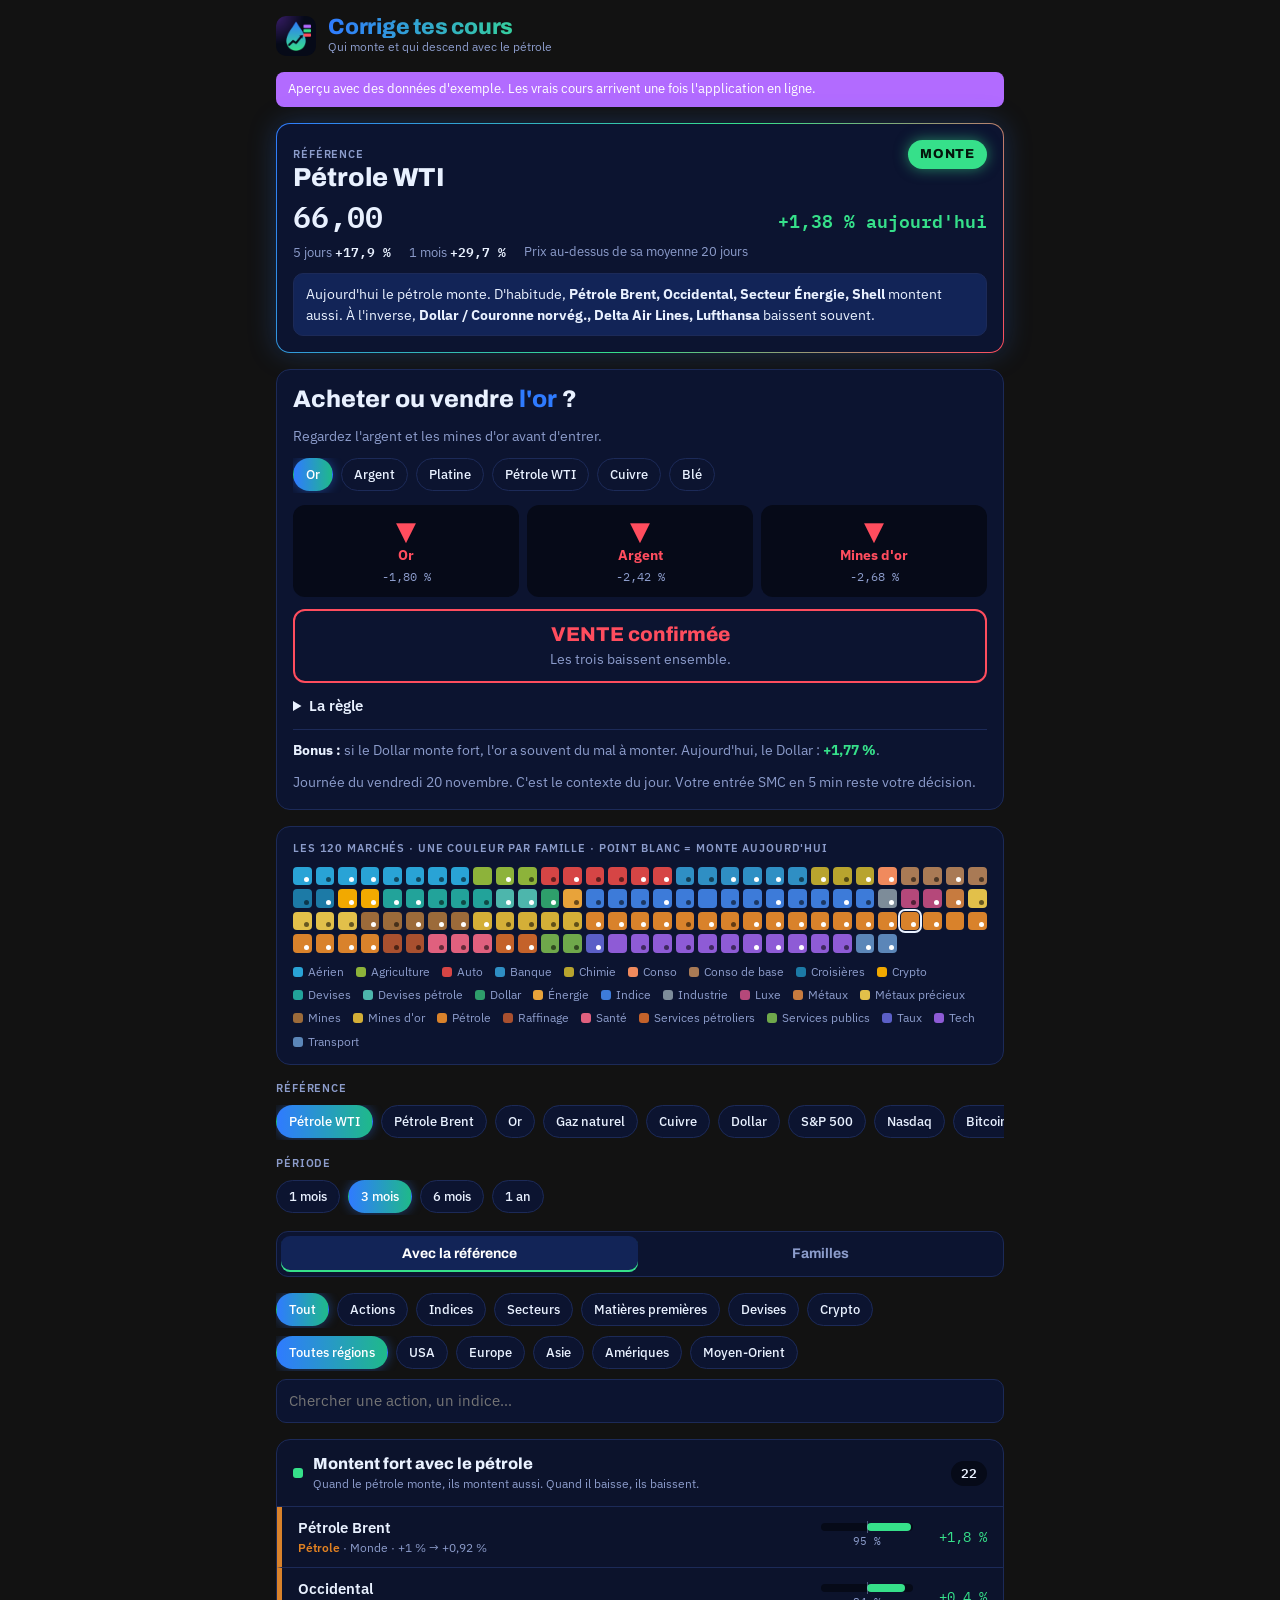
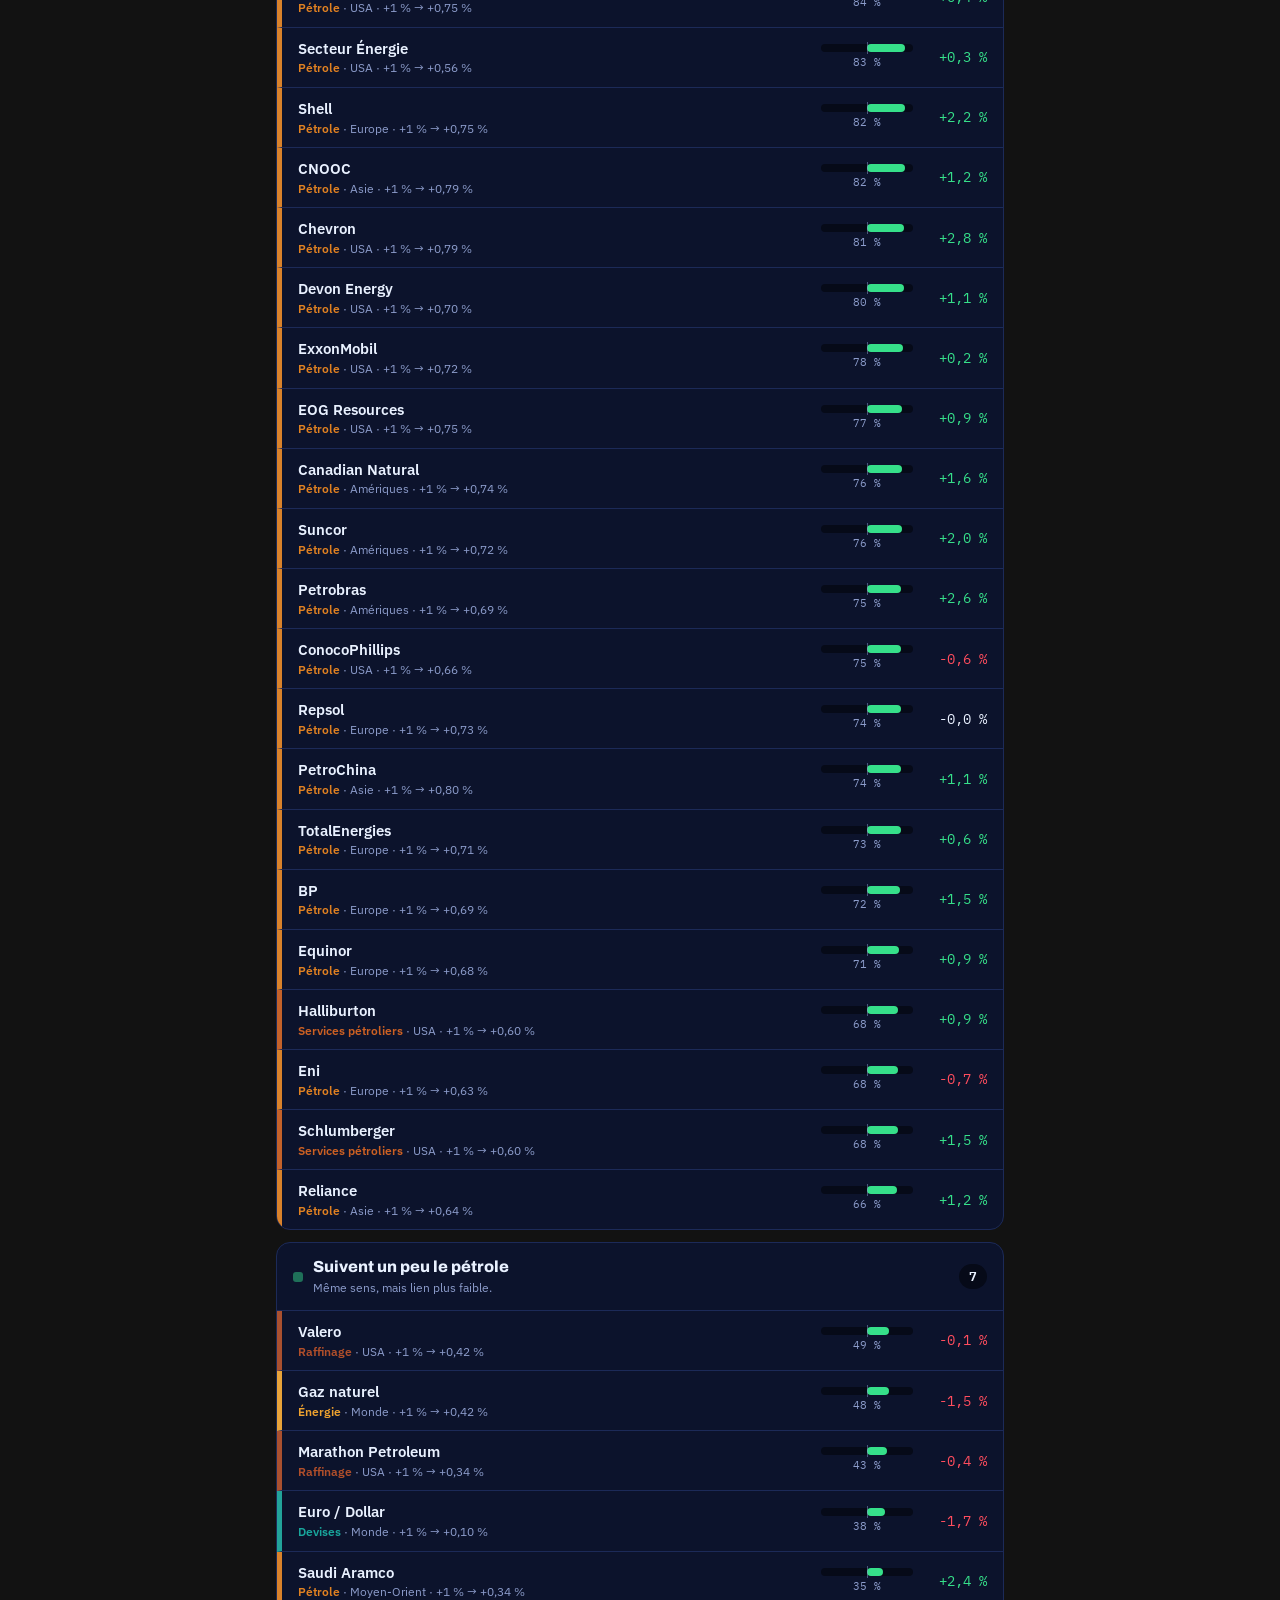
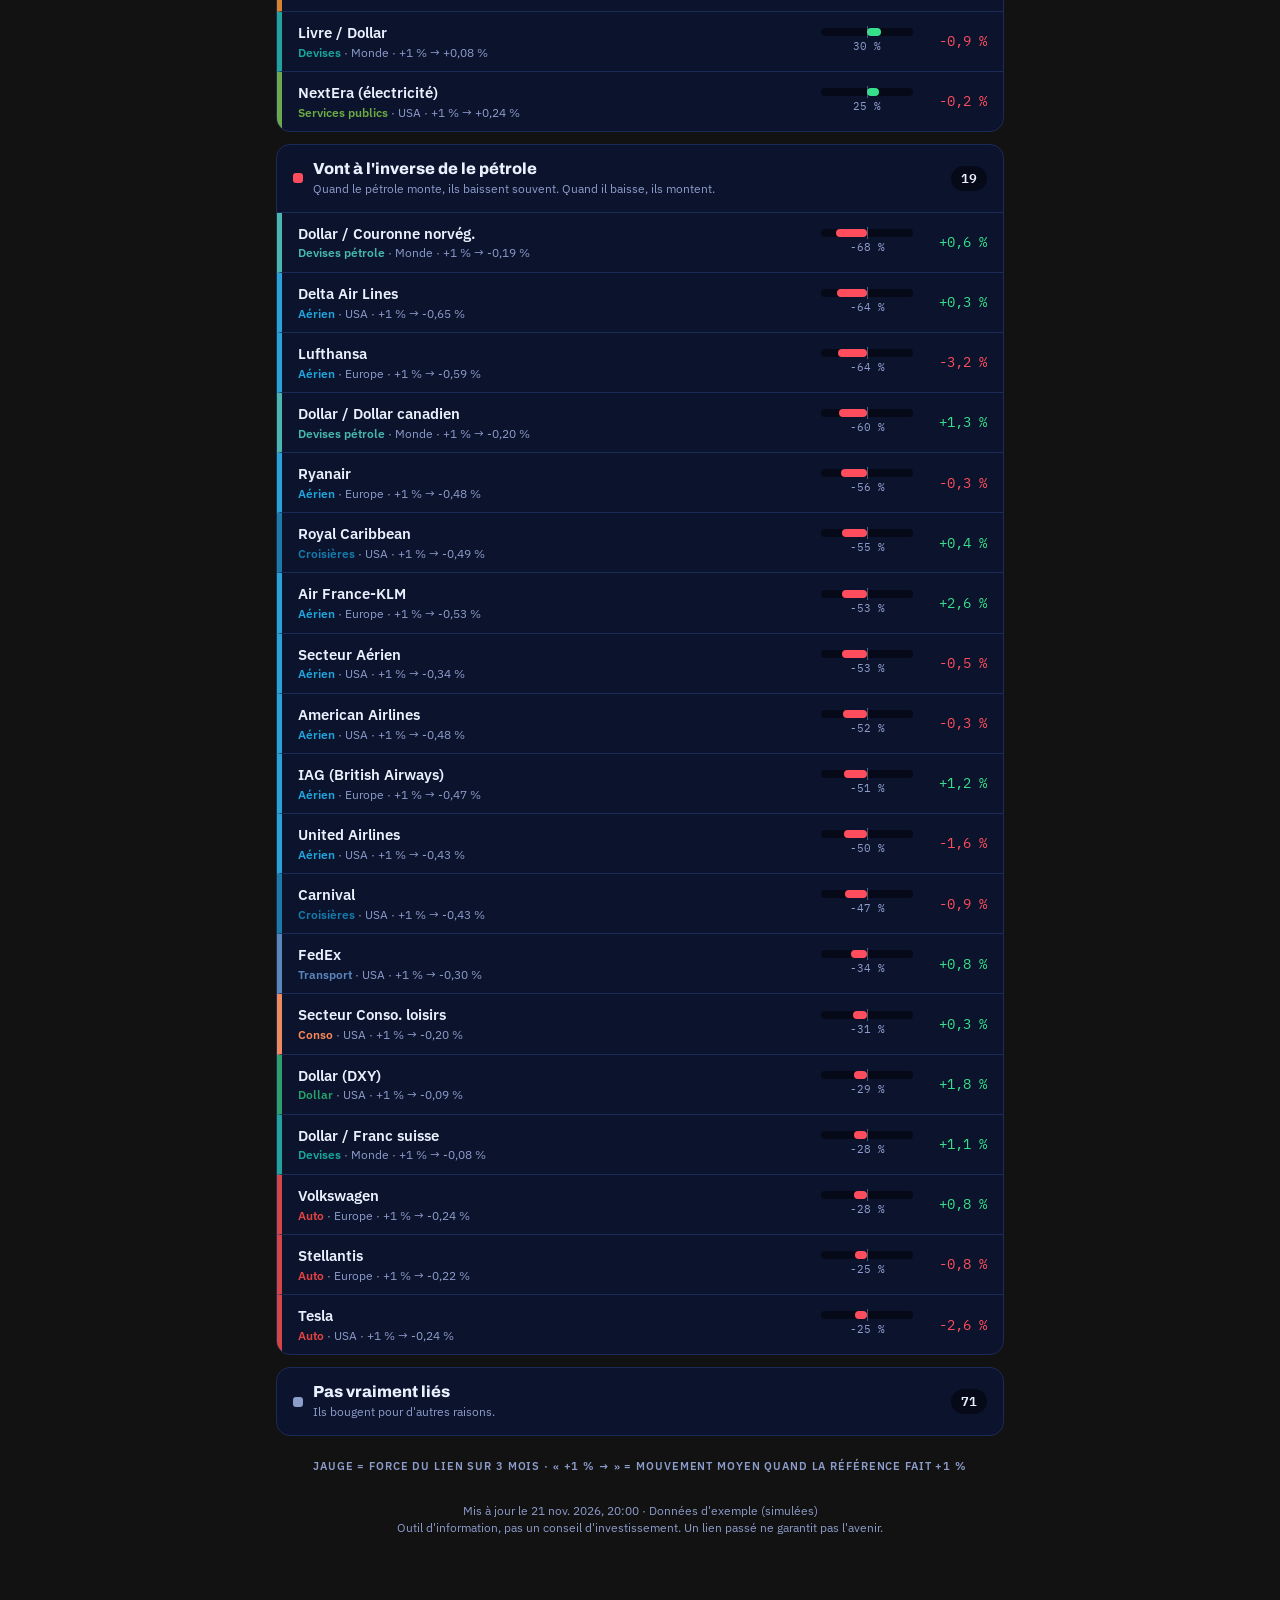
==== index.html @ 211c81f7 "Forcer le chargement de la nouvelle version (règle de confirmation) Co-Authored-By: Claude Opus 5.5 " ====
<!doctype html>
<html lang="fr">
<head>
<meta charset="utf-8">
<meta name="viewport" content="width=device-width,initial-scale=1,viewport-fit=cover">
<title>Corrige tes cours</title>
<meta name="description" content="Qui monte et qui descend avec le pétrole, l'or, le dollar et les grands marchés.">
<meta name="theme-color" content="#060A18">
<meta name="apple-mobile-web-app-capable" content="yes">
<meta name="apple-mobile-web-app-title" content="Corrige tes cours">
<link rel="manifest" href="manifest.webmanifest">
<link rel="icon" href="icons/favicon-32.png">
<link rel="apple-touch-icon" href="icons/apple-touch-icon.png">
<link rel="preconnect" href="https://fonts.googleapis.com"><link rel="preconnect" href="https://fonts.gstatic.com" crossorigin><link rel="stylesheet" href="https://fonts.googleapis.com/css2?family=Archivo:wght@700;800&family=IBM+Plex+Mono:wght@500;600&family=IBM+Plex+Sans:wght@400;500;600&display=swap">
<link rel="stylesheet" href="style.css?v=4">
</head>
<body>
<div class="wrap">
  <header class="top"><img src="icons/icon-192.png" alt=""><div><h1>Corrige tes cours</h1><div class="sub">Qui monte et qui descend avec le pétrole</div></div></header>
  <div id="demo" class="demo" hidden>Aperçu avec des données d'exemple. Les vrais cours arrivent une fois l'application en ligne.</div>
  <section id="moteur" class="moteur" aria-live="polite"><p class="vide">Chargement des cours…</p></section>
  <section id="confirmation" class="confirmation" aria-live="polite"></section>
  <section class="mosaique-bloc"><div class="label">Les 120 marchés · une couleur par famille · point blanc = monte aujourd'hui</div><div id="mosaique"></div><div id="legende-couleurs"></div></section>
  <div class="ctrl"><div class="label">Référence</div><div class="chips" id="c-drv"></div></div>
  <div class="ctrl"><div class="label">Période</div><div class="chips" id="c-win"></div></div>
  <div class="tabs" role="tablist"><button class="tab" role="tab" data-tab="groupes">Avec la référence</button><button class="tab" role="tab" data-tab="familles">Familles</button></div>
  <div class="ctrl"><div class="chips" id="c-type"></div><div class="chips" id="c-reg"></div>
    <input type="search" id="q" placeholder="Chercher une action, un indice…" aria-label="Chercher"></div>
  <main id="contenu" style="display:flex;flex-direction:column;gap:12px"></main>
  <footer><span id="maj"></span><br>Outil d'information, pas un conseil d'investissement. Un lien passé ne garantit pas l'avenir.</footer>
</div>
<div id="fiche" class="fiche" hidden></div>
<script src="app.js?v=4"></script>
</body>
</html>
---- style.css ----
/* Mise en page : une colonne étroite façon carnet de bord, cartes seulement pour le moteur et les groupes. */
:root{
  --bg:#060A18; --surface:#0C1430; --line:#1C2A58; --ink:#E9F1FF; --muted:#8C9CCB;
  --accent:#2F7BFF; --accent-soft:#122457; --up:#36E08A; --down:#FF4D5E; --drv:#B26BFF;
  --glow1:#2F7BFF; --glow2:#36E08A; --glow3:#B26BFF;
  --f-display:"Archivo","Arial Narrow",system-ui,sans-serif;
  --f-body:"IBM Plex Sans",system-ui,-apple-system,"Segoe UI",sans-serif;
  --f-num:"IBM Plex Mono",ui-monospace,Menlo,monospace;
  color-scheme:dark;
}
/* Thème unique « nuit électrique » : bleu nuit, bleu électrique, vert néon, touche de rouge. */
*{box-sizing:border-box}
[hidden]{display:none!important}
html,body{margin:0}
body{background:var(--bg) radial-gradient(120% 60% at 0% 0%,rgba(178,107,255,.22),transparent 60%) no-repeat,var(--bg);background-attachment:fixed;color:var(--ink);font:15px/1.45 var(--f-body);-webkit-text-size-adjust:100%}
.wrap{max-width:760px;margin:0 auto;padding-block:12px 64px;
  padding-left:max(16px,env(safe-area-inset-left,0px));padding-right:max(16px,env(safe-area-inset-right,0px));
  display:flex;flex-direction:column;gap:16px}
header.top{display:flex;align-items:center;gap:12px;padding-top:4px}
header.top img{width:40px;height:40px;border-radius:10px}
header.top h1{font:800 22px/1 var(--f-display);letter-spacing:-.01em;margin:0}
header.top .sub{font-size:12px;color:var(--muted)}
.demo{background:var(--drv);color:#fff;font-size:13px;padding:8px 12px;border-radius:8px}
.num{font-family:var(--f-num);font-variant-numeric:tabular-nums}
.up{color:var(--up)} .down{color:var(--down)}
.label{font-size:11px;text-transform:uppercase;letter-spacing:.08em;color:var(--muted);font-weight:600}

/* Moteur */
.moteur{background:var(--surface);border:1px solid var(--line);border-radius:14px;padding:16px;display:flex;flex-direction:column;gap:10px}
.moteur .row{display:flex;align-items:baseline;justify-content:space-between;gap:12px;flex-wrap:wrap}
.moteur h2{font:800 26px/1.1 var(--f-display);margin:0;text-wrap:balance}
.verdict{font:800 13px/1 var(--f-display);letter-spacing:.06em;padding:8px 12px;border-radius:999px;text-transform:uppercase;color:#fff}
.verdict.up{background:var(--up)} .verdict.down{background:var(--down)} .verdict.flat{background:var(--muted)}
.prix{font:600 30px/1 var(--f-num)}
.stats{display:flex;gap:18px;flex-wrap:wrap;font-size:13px;color:var(--muted)}
.stats b{color:var(--ink);font-weight:600}
.conseil{font-size:14px;background:var(--accent-soft);border-radius:10px;padding:10px 12px}

/* Contrôles */
.chips{display:flex;gap:8px;overflow-x:auto;padding-bottom:2px;scrollbar-width:none}
.chips::-webkit-scrollbar{display:none}
.chip{flex:none;border:1px solid var(--line);background:var(--surface);color:var(--ink);font:500 13px/1 var(--f-body);
  padding:9px 12px;border-radius:999px;cursor:pointer}
.chip[aria-pressed="true"]{background:var(--accent);border-color:var(--accent);color:#fff}
.chip:focus-visible,.tab:focus-visible,.item:focus-visible{outline:2px solid var(--accent);outline-offset:2px}
.ctrl{display:flex;flex-direction:column;gap:8px}
.tabs{display:grid;grid-template-columns:1fr 1fr;background:var(--surface);border:1px solid var(--line);border-radius:12px;padding:4px;gap:4px}
.tab{border:0;background:transparent;color:var(--muted);font:700 14px/1 var(--f-display);padding:11px;border-radius:9px;cursor:pointer}
.tab[aria-selected="true"]{background:var(--accent-soft);color:var(--ink)}
input[type=search]{width:100%;border:1px solid var(--line);background:var(--surface);color:var(--ink);font:inherit;padding:10px 12px;border-radius:10px}

/* Groupes */
.groupe{background:var(--surface);border:1px solid var(--line);border-radius:14px;overflow:hidden}
.groupe > summary{list-style:none;cursor:pointer;padding:14px 16px;display:flex;gap:10px;align-items:center;justify-content:space-between}
.groupe > summary::-webkit-details-marker{display:none}
.groupe h3{font:800 16px/1.2 var(--f-display);margin:0;text-wrap:balance}
.groupe .desc{font-size:12px;color:var(--muted);margin-top:2px}
.compte{flex:none;font:600 13px/1 var(--f-num);background:var(--bg);border-radius:999px;padding:6px 10px}
.tag{width:10px;height:10px;border-radius:3px;flex:none}
.liste{border-top:1px solid var(--line)}
.item{display:grid;grid-template-columns:minmax(0,1fr) 92px 64px;gap:10px;align-items:center;padding:10px 16px;border-bottom:1px solid var(--line);cursor:pointer;background:none;border-left:0;border-right:0;border-top:0;width:100%;text-align:left;color:inherit;font:inherit}
.item:last-child{border-bottom:0}
.item:hover{background:var(--accent-soft)}
.item .nom{font-weight:600;white-space:nowrap;overflow:hidden;text-overflow:ellipsis}
.item .meta{font-size:12px;color:var(--muted);white-space:nowrap;overflow:hidden;text-overflow:ellipsis}
.item .jour{text-align:right;font-size:14px}
.jauge{position:relative;height:8px;background:var(--bg);border-radius:4px}
.jauge::after{content:"";position:absolute;left:50%;top:-2px;bottom:-2px;width:1px;background:var(--muted);opacity:.5}
.jauge i{position:absolute;top:0;bottom:0;border-radius:4px}
.jauge-l{font-size:11px;color:var(--muted);margin-top:3px;text-align:center}
.vide{padding:14px 16px;color:var(--muted);font-size:14px}

/* Familles */
.famille .membres{display:flex;flex-wrap:wrap;gap:6px;padding:0 16px 14px}
.membre{border:1px solid var(--line);border-radius:8px;padding:5px 8px;font-size:13px;background:var(--bg);cursor:pointer;color:inherit;font-family:inherit}
.membre .num{font-size:12px;margin-left:4px}

/* Fiche */
.fiche{position:fixed;inset:0;background:rgba(5,15,18,.55);display:flex;align-items:flex-end;justify-content:center;z-index:20}
.fiche > div{background:var(--surface);width:100%;max-width:760px;border-radius:18px 18px 0 0;
  padding:18px max(16px,env(safe-area-inset-right,0px)) calc(18px + env(safe-area-inset-bottom,0px)) max(16px,env(safe-area-inset-left,0px));
  max-height:90vh;overflow:auto;display:flex;flex-direction:column;gap:12px}
.fiche h3{font:800 22px/1.15 var(--f-display);margin:0}
.fiche .ferme{align-self:flex-end;border:0;background:var(--bg);color:var(--ink);border-radius:999px;width:36px;height:36px;font-size:18px;cursor:pointer}
.fiche svg{width:100%;height:auto;display:block}
.legende{display:flex;gap:16px;font-size:12px;color:var(--muted);flex-wrap:wrap}
.legende span::before{content:"";display:inline-block;width:14px;height:3px;margin-right:6px;vertical-align:middle;background:currentColor}
.btn{border:1px solid var(--accent);background:transparent;color:var(--accent);font:700 14px/1 var(--f-display);padding:12px;border-radius:10px;cursor:pointer}
footer{font-size:12px;color:var(--muted);text-align:center}
@media (max-width:420px){.item{grid-template-columns:minmax(0,1fr) 70px 58px}.prix{font-size:26px}}
@media (prefers-reduced-motion:no-preference){.chip,.tab,.item{transition:background .15s}}

/* Couleurs des familles */
.item{border-left:5px solid var(--c,transparent)}
.item .sect{color:var(--c);font-weight:600;filter:saturate(1.1)}
.membre{border-left:4px solid var(--c,var(--line))}
.mosaique-bloc{background:var(--surface);border:1px solid var(--line);border-radius:14px;padding:14px 16px;display:flex;flex-direction:column;gap:10px}
#mosaique{display:grid;grid-template-columns:repeat(auto-fill,minmax(18px,1fr));gap:4px}
.tuile{aspect-ratio:1;max-width:100%;border:0;border-radius:4px;background:var(--c);cursor:pointer;position:relative;padding:0}
.tuile.ref{outline:2px solid var(--ink);outline-offset:1px}
.tuile span{position:absolute;inset:auto 3px 3px auto;width:5px;height:5px;border-radius:50%}
.tuile .fl-up{background:#fff}
.tuile .fl-down{background:rgba(0,0,0,.55)}
#legende-couleurs{display:flex;flex-wrap:wrap;gap:6px 12px;font-size:12px;color:var(--muted)}
#legende-couleurs span::before{content:"";display:inline-block;width:10px;height:10px;border-radius:3px;background:var(--c);margin-right:5px;vertical-align:-1px}

/* Lueurs */
header.top h1{background:linear-gradient(90deg,var(--glow1),var(--glow2));-webkit-background-clip:text;background-clip:text;color:transparent}
.moteur{border-color:transparent;background:linear-gradient(var(--surface),var(--surface)) padding-box,linear-gradient(120deg,var(--glow1),var(--glow2) 55%,var(--down)) border-box;box-shadow:0 0 28px rgba(47,123,255,.25)}
.chip[aria-pressed="true"]{background:linear-gradient(90deg,var(--glow1),#1FB98A);border-color:transparent;color:#fff;box-shadow:0 0 12px rgba(47,123,255,.45)}
.tab[aria-selected="true"]{background:var(--accent-soft);color:#fff;box-shadow:inset 0 -2px 0 var(--glow2)}
.verdict.up{box-shadow:0 0 14px rgba(54,224,138,.55);color:#04140B}
.verdict.down{box-shadow:0 0 14px rgba(255,77,94,.55)}
.conseil{border:1px solid var(--line)}
.groupe{background:rgba(12,20,48,.88)}
.demo{background:var(--drv)}

/* ---------- Confirmation ---------- */
.confirmation{background:var(--surface);border:1px solid var(--line);border-radius:14px;padding:16px;display:flex;flex-direction:column;gap:12px}
.confirmation h2{font:800 24px/1.15 var(--f-display);margin:0;text-wrap:balance}
.confirmation h2 span{color:var(--accent)}
.cf-sous,.cf-fin{margin:0;color:var(--muted);font-size:14px}
.cf-trio{display:grid;grid-template-columns:repeat(3,minmax(0,1fr));gap:8px}
.cf-case{background:var(--bg);border-radius:12px;padding:12px 6px;display:flex;flex-direction:column;align-items:center;gap:4px;text-align:center}
.cf-case b{font-size:14px;line-height:1.2}
.cf-case .num{font-size:12px;color:var(--muted)}
.cf-fleche{font-size:26px;line-height:1;color:var(--muted)}
.cf-case.up .cf-fleche{color:var(--up)} .cf-case.down .cf-fleche{color:var(--down)}
.cf-verdict{border:2px solid var(--line);border-radius:12px;padding:12px;display:flex;flex-direction:column;gap:4px;text-align:center}
.cf-verdict b{font:800 20px/1.1 var(--f-display)}
.cf-verdict span{font-size:14px;color:var(--muted)}
.cf-verdict.achat{border-color:var(--up)} .cf-verdict.achat b{color:var(--up)}
.cf-verdict.vente{border-color:var(--down)} .cf-verdict.vente b{color:var(--down)}
.cf-verdict.attente{border-color:var(--drv)} .cf-verdict.attente b{color:var(--drv)}
.cf-violet{color:var(--drv)}
.cf-regle summary{cursor:pointer;font-weight:600}
.cf-regle p{margin:6px 0 0;font-size:14px;color:var(--muted)}
.cf-bonus{margin:0;font-size:14px;color:var(--muted);border-top:1px solid var(--line);padding-top:10px}
.cf-bonus b{color:var(--ink)}
.cf-bonus b.up{color:var(--up)} .cf-bonus b.down{color:var(--down)}
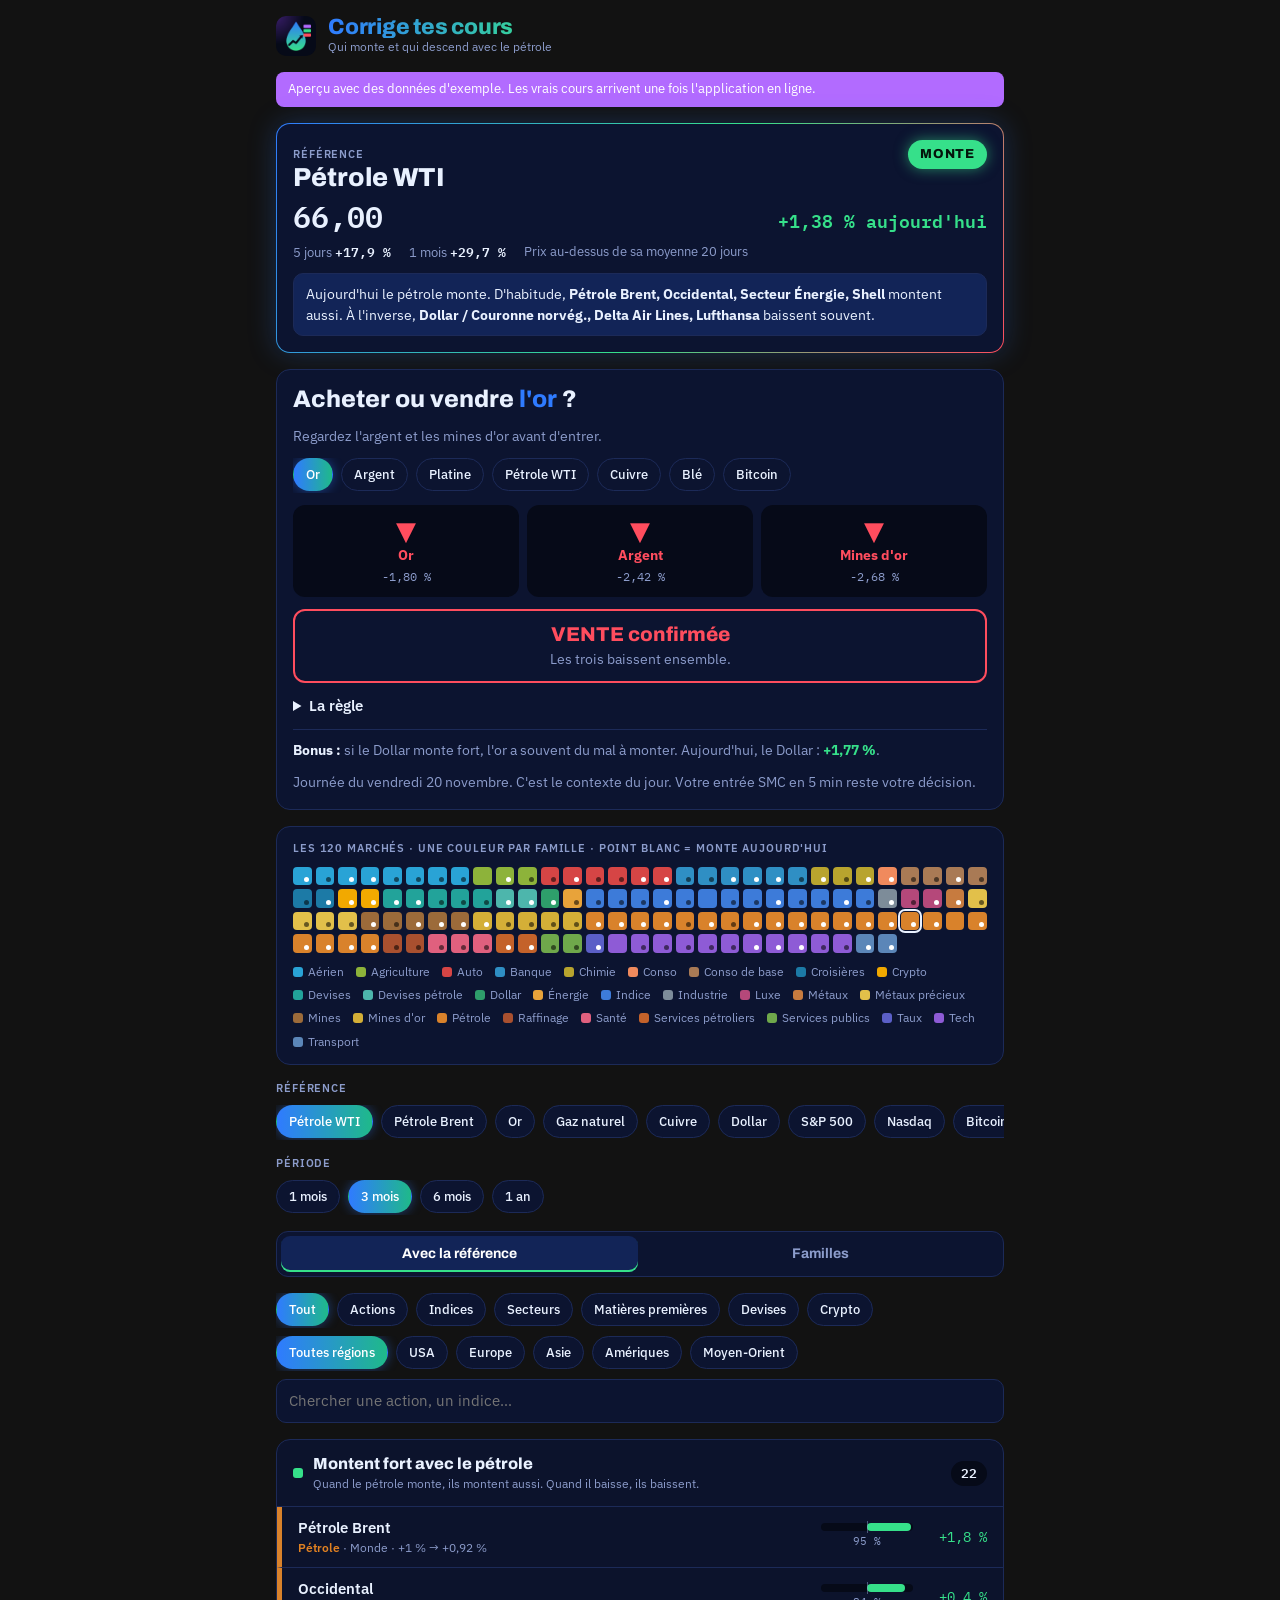
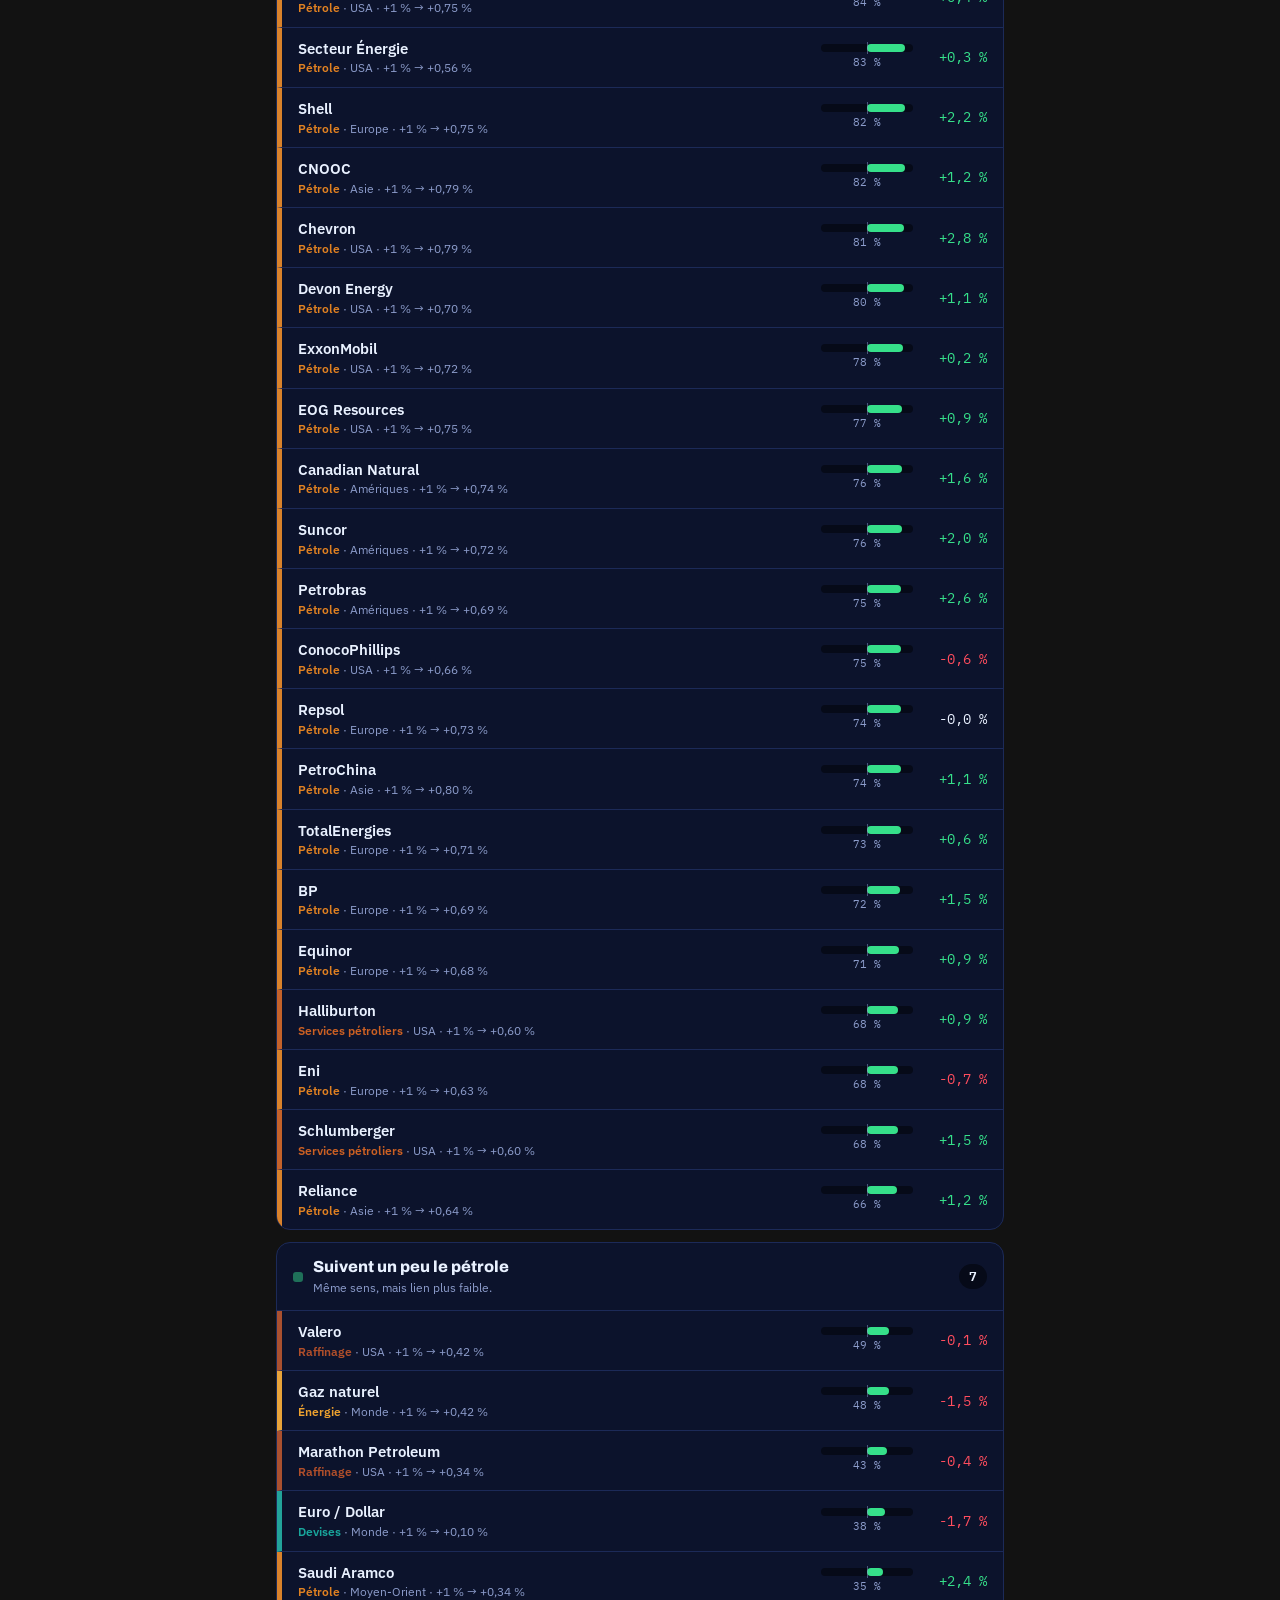
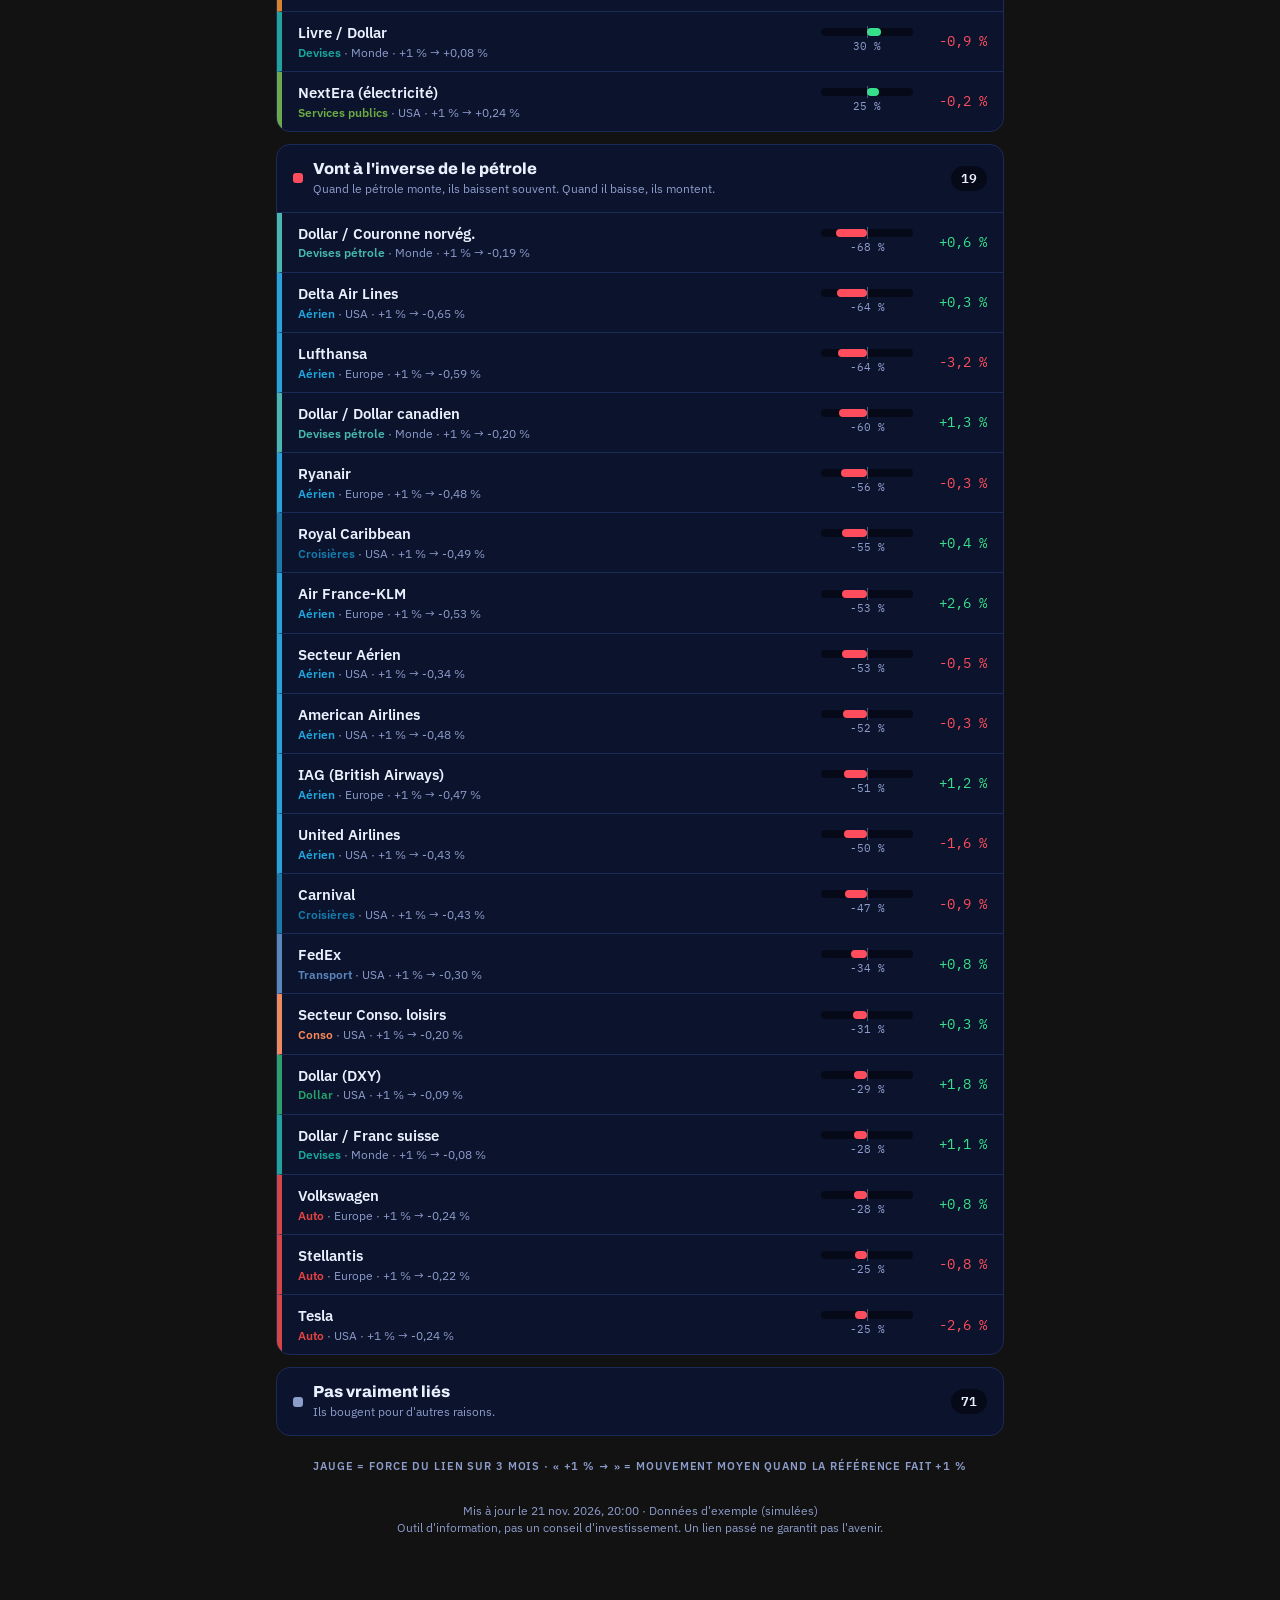
==== commit 390a763b: "Règle de confirmation : ajout du Bitcoin (Ethereum + Nasdaq) Co-Authored-By: Claude Opus 5.5 <norepl" ====
--- a/index.html
+++ b/index.html
@@ -12,7 +12,7 @@
 <link rel="icon" href="icons/favicon-32.png">
 <link rel="apple-touch-icon" href="icons/apple-touch-icon.png">
 <link rel="preconnect" href="https://fonts.googleapis.com"><link rel="preconnect" href="https://fonts.gstatic.com" crossorigin><link rel="stylesheet" href="https://fonts.googleapis.com/css2?family=Archivo:wght@700;800&family=IBM+Plex+Mono:wght@500;600&family=IBM+Plex+Sans:wght@400;500;600&display=swap">
-<link rel="stylesheet" href="style.css?v=4">
+<link rel="stylesheet" href="style.css?v=5">
 </head>
 <body>
 <div class="wrap">
@@ -30,6 +30,6 @@
   <footer><span id="maj"></span><br>Outil d'information, pas un conseil d'investissement. Un lien passé ne garantit pas l'avenir.</footer>
 </div>
 <div id="fiche" class="fiche" hidden></div>
-<script src="app.js?v=4"></script>
+<script src="app.js?v=5"></script>
 </body>
 </html>
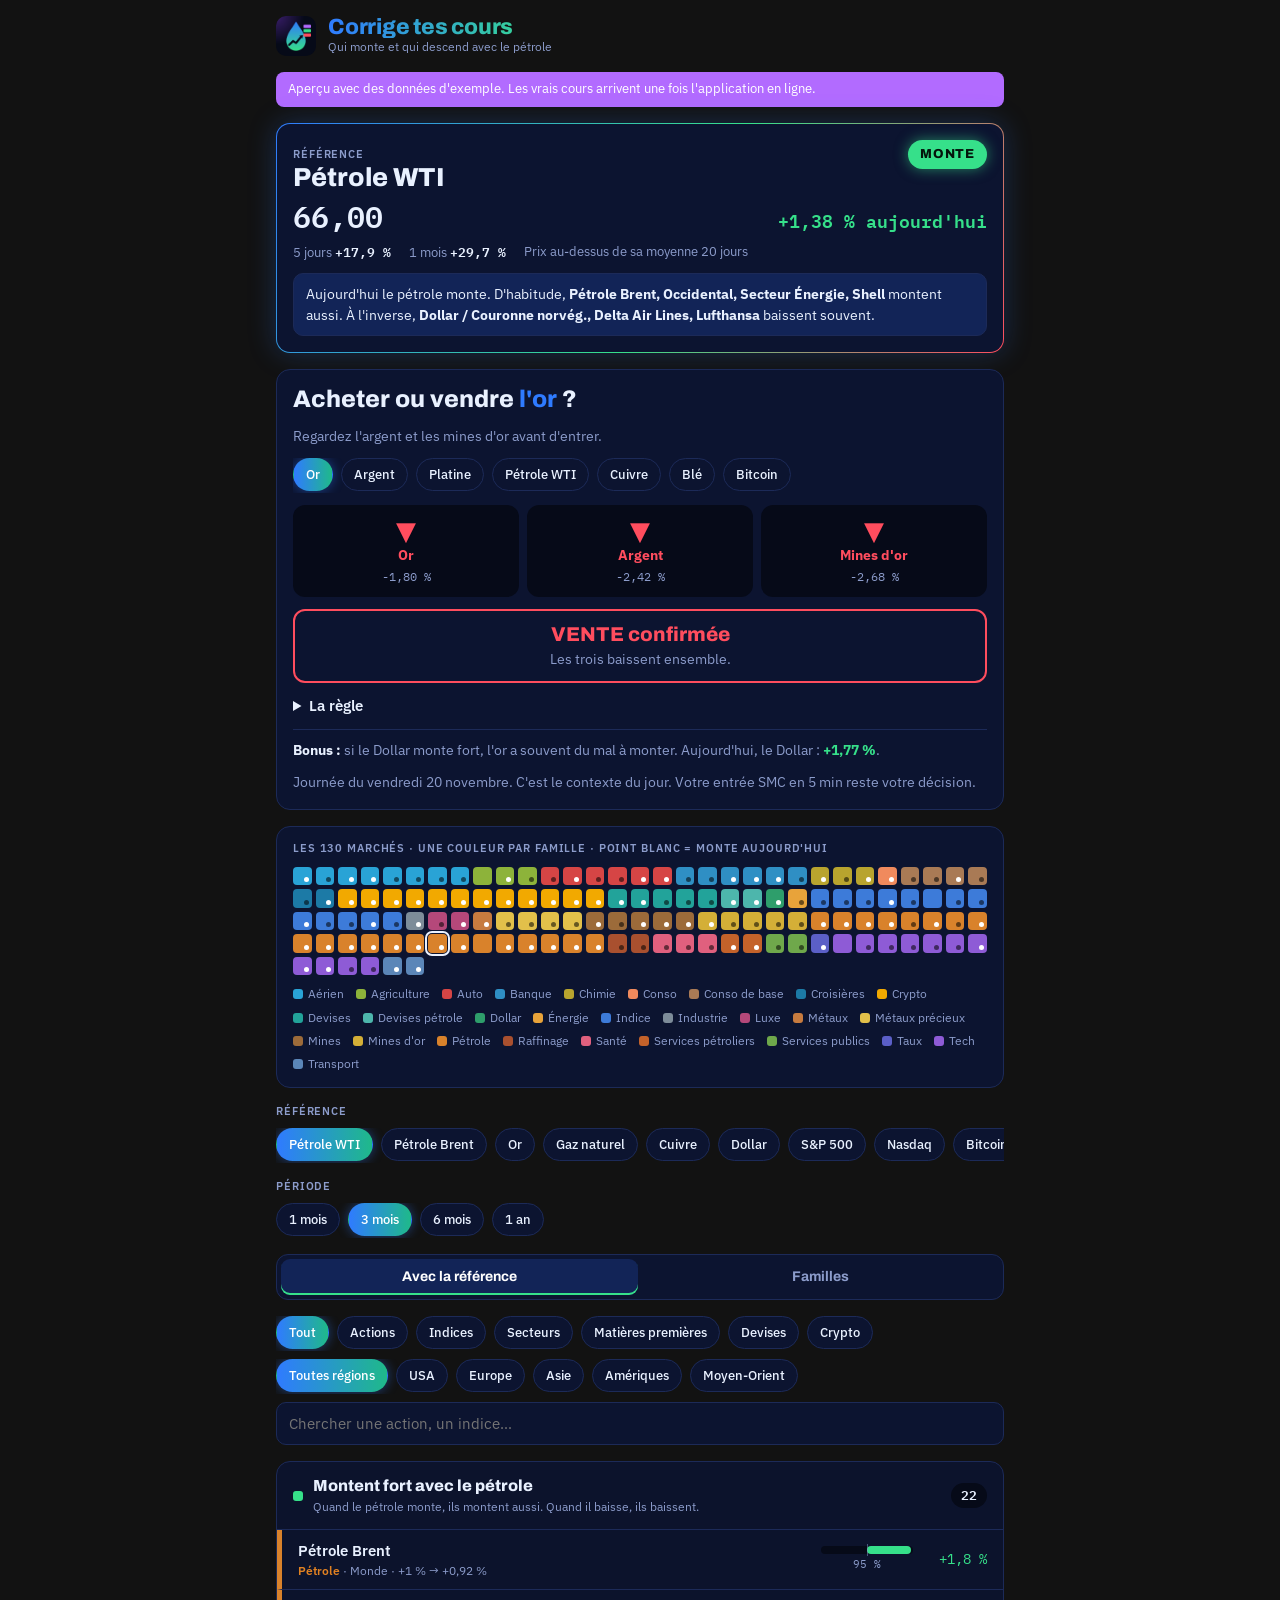
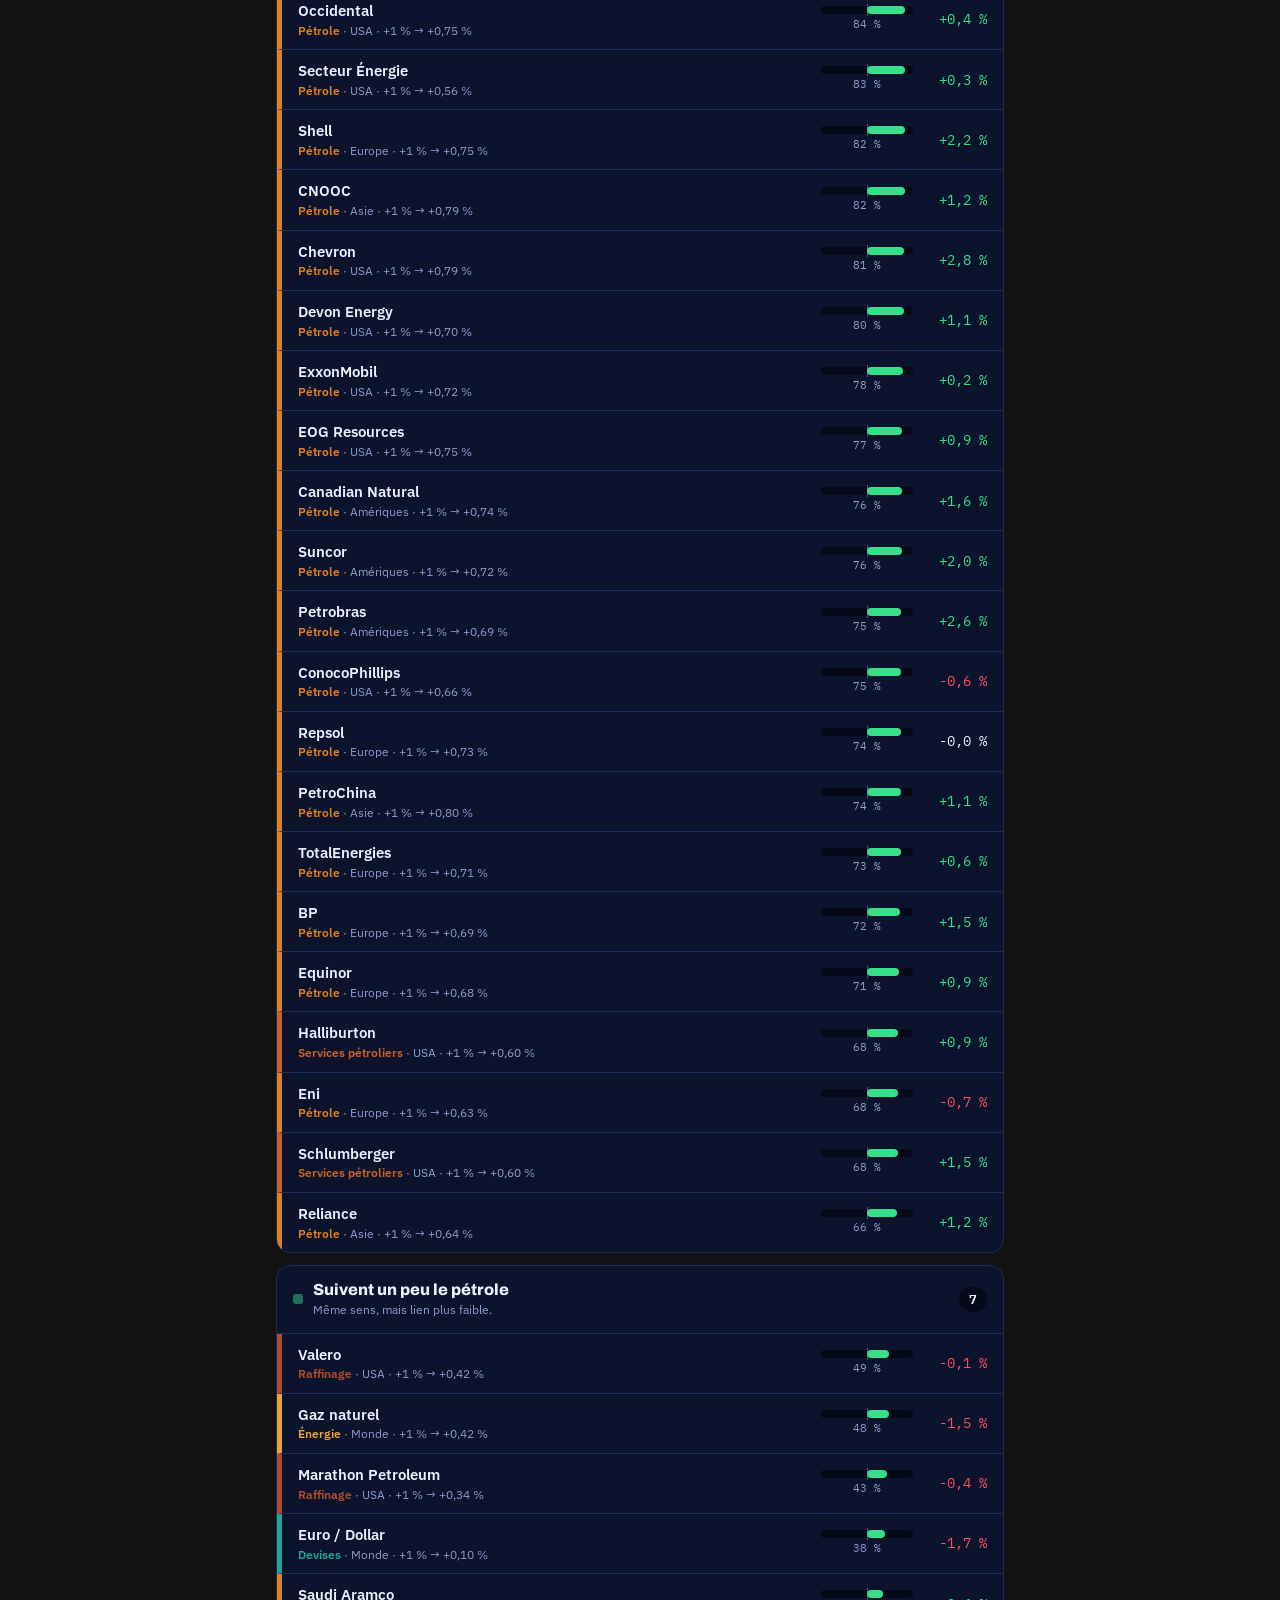
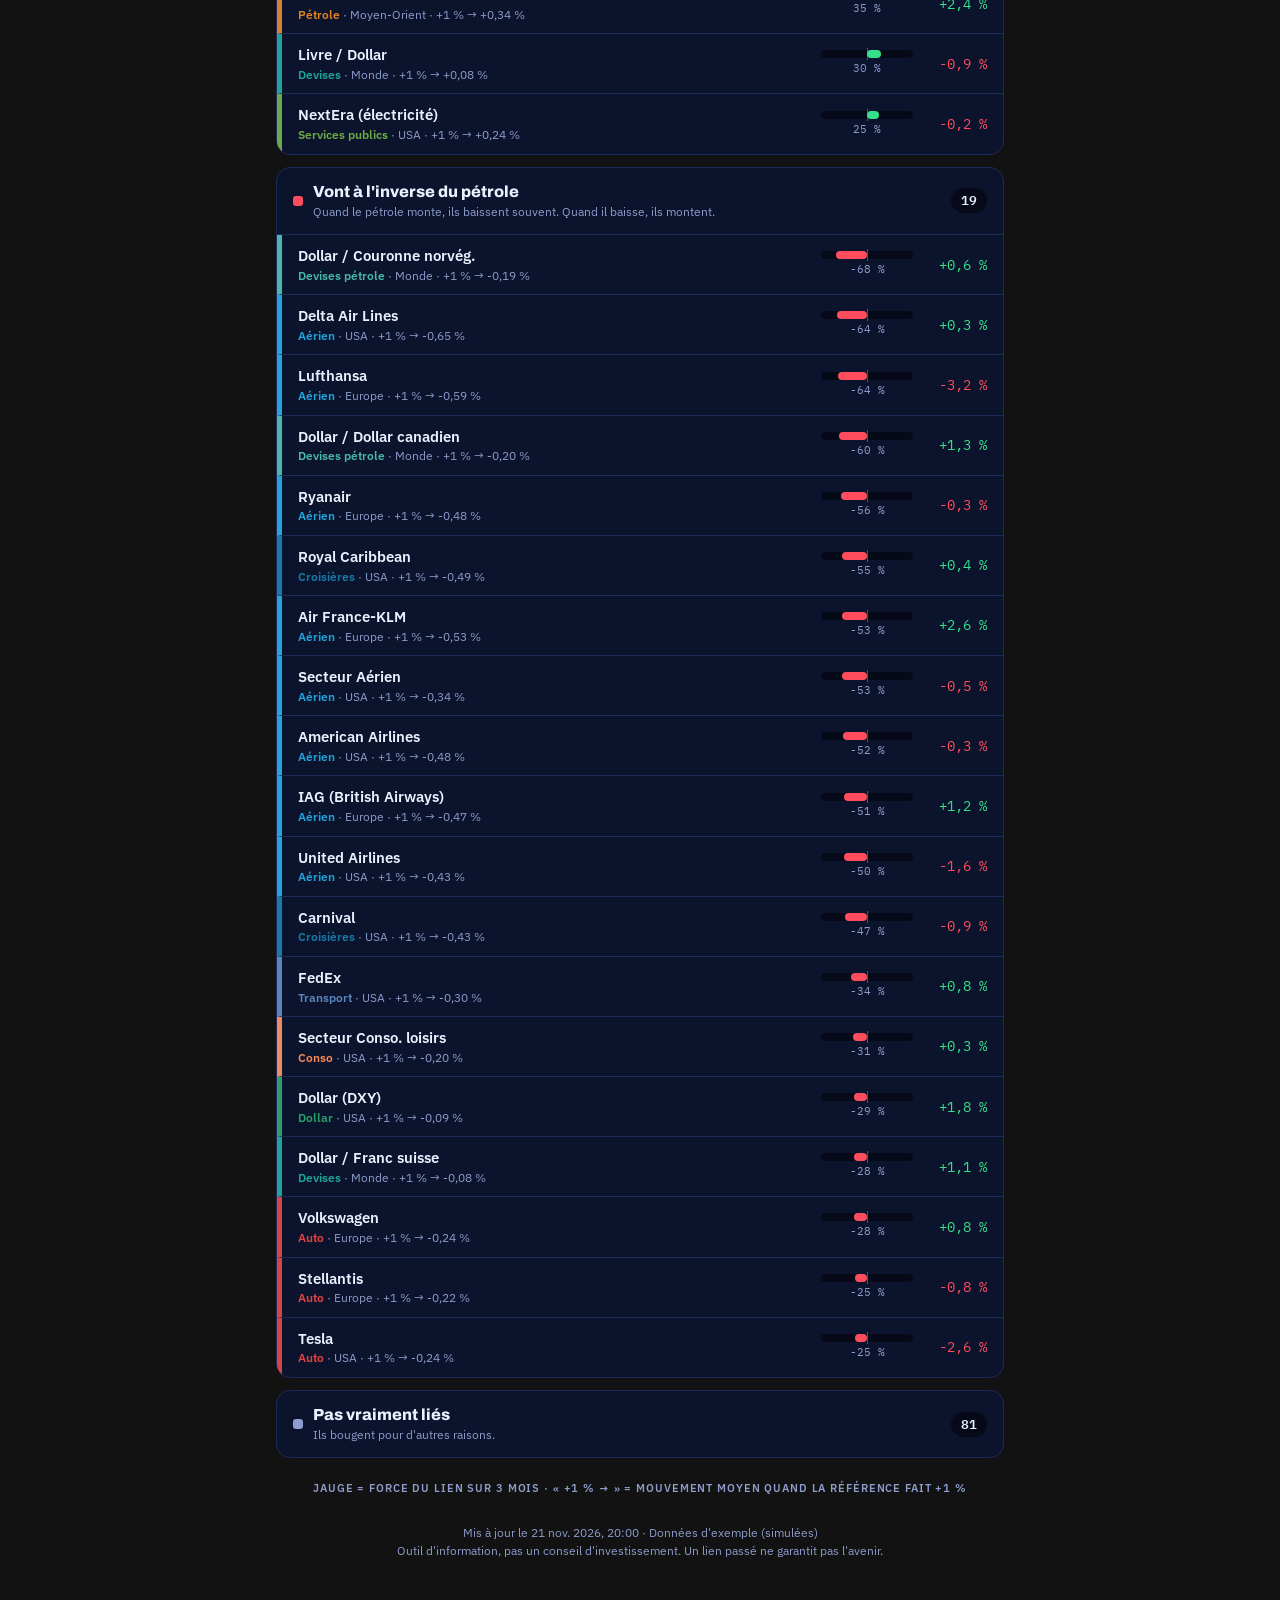
==== commit b730e711: "Crypto : 8 cryptos et 2 actions crypto en plus ; correction « de le » → « du » Co-Authored-By: Claud" ====
--- a/index.html
+++ b/index.html
@@ -12,7 +12,7 @@
 <link rel="icon" href="icons/favicon-32.png">
 <link rel="apple-touch-icon" href="icons/apple-touch-icon.png">
 <link rel="preconnect" href="https://fonts.googleapis.com"><link rel="preconnect" href="https://fonts.gstatic.com" crossorigin><link rel="stylesheet" href="https://fonts.googleapis.com/css2?family=Archivo:wght@700;800&family=IBM+Plex+Mono:wght@500;600&family=IBM+Plex+Sans:wght@400;500;600&display=swap">
-<link rel="stylesheet" href="style.css?v=5">
+<link rel="stylesheet" href="style.css?v=8">
 </head>
 <body>
 <div class="wrap">
@@ -20,7 +20,7 @@
   <div id="demo" class="demo" hidden>Aperçu avec des données d'exemple. Les vrais cours arrivent une fois l'application en ligne.</div>
   <section id="moteur" class="moteur" aria-live="polite"><p class="vide">Chargement des cours…</p></section>
   <section id="confirmation" class="confirmation" aria-live="polite"></section>
-  <section class="mosaique-bloc"><div class="label">Les 120 marchés · une couleur par famille · point blanc = monte aujourd'hui</div><div id="mosaique"></div><div id="legende-couleurs"></div></section>
+  <section class="mosaique-bloc"><div class="label">Les 130 marchés · une couleur par famille · point blanc = monte aujourd'hui</div><div id="mosaique"></div><div id="legende-couleurs"></div></section>
   <div class="ctrl"><div class="label">Référence</div><div class="chips" id="c-drv"></div></div>
   <div class="ctrl"><div class="label">Période</div><div class="chips" id="c-win"></div></div>
   <div class="tabs" role="tablist"><button class="tab" role="tab" data-tab="groupes">Avec la référence</button><button class="tab" role="tab" data-tab="familles">Familles</button></div>
@@ -30,6 +30,6 @@
   <footer><span id="maj"></span><br>Outil d'information, pas un conseil d'investissement. Un lien passé ne garantit pas l'avenir.</footer>
 </div>
 <div id="fiche" class="fiche" hidden></div>
-<script src="app.js?v=5"></script>
+<script src="app.js?v=8"></script>
 </body>
 </html>
--- a/style.css
+++ b/style.css
@@ -138,3 +138,17 @@
 .cf-bonus{margin:0;font-size:14px;color:var(--muted);border-top:1px solid var(--line);padding-top:10px}
 .cf-bonus b{color:var(--ink)}
 .cf-bonus b.up{color:var(--up)} .cf-bonus b.down{color:var(--down)}
+
+/* ---------- Verrou ---------- */
+html:not(.ouvert) .wrap, html:not(.ouvert) #fiche{visibility:hidden}
+#verrou{position:fixed;inset:0;z-index:50;display:flex;align-items:center;justify-content:center;padding:24px;background:var(--bg)}
+.vr-boite{width:100%;max-width:340px;display:flex;flex-direction:column;align-items:center;gap:14px;text-align:center}
+.vr-boite img{width:72px;height:72px;border-radius:16px}
+.vr-boite h2{font:800 24px/1.1 var(--f-display);margin:0}
+.vr-msg{margin:0;color:var(--muted)}
+.vr-boite input{width:100%;font:600 28px/1 var(--f-num);letter-spacing:.5em;text-align:center;padding:14px;border-radius:12px;border:1px solid var(--line);background:var(--surface);color:var(--ink)}
+.vr-boite button{width:100%;border:0;border-radius:12px;padding:14px;font:800 17px/1 var(--f-display);background:var(--accent);color:#fff;cursor:pointer}
+.vr-err{margin:0;min-height:1.4em;color:var(--down);font-size:14px}
+.vr-boite form{width:100%;display:flex;flex-direction:column;gap:14px}
+.vr-boite .vr-lien{background:transparent;color:var(--muted);font:500 15px/1 var(--f-body);padding:8px}
+.vr-boite .vr-bio{background:var(--up);color:#062}
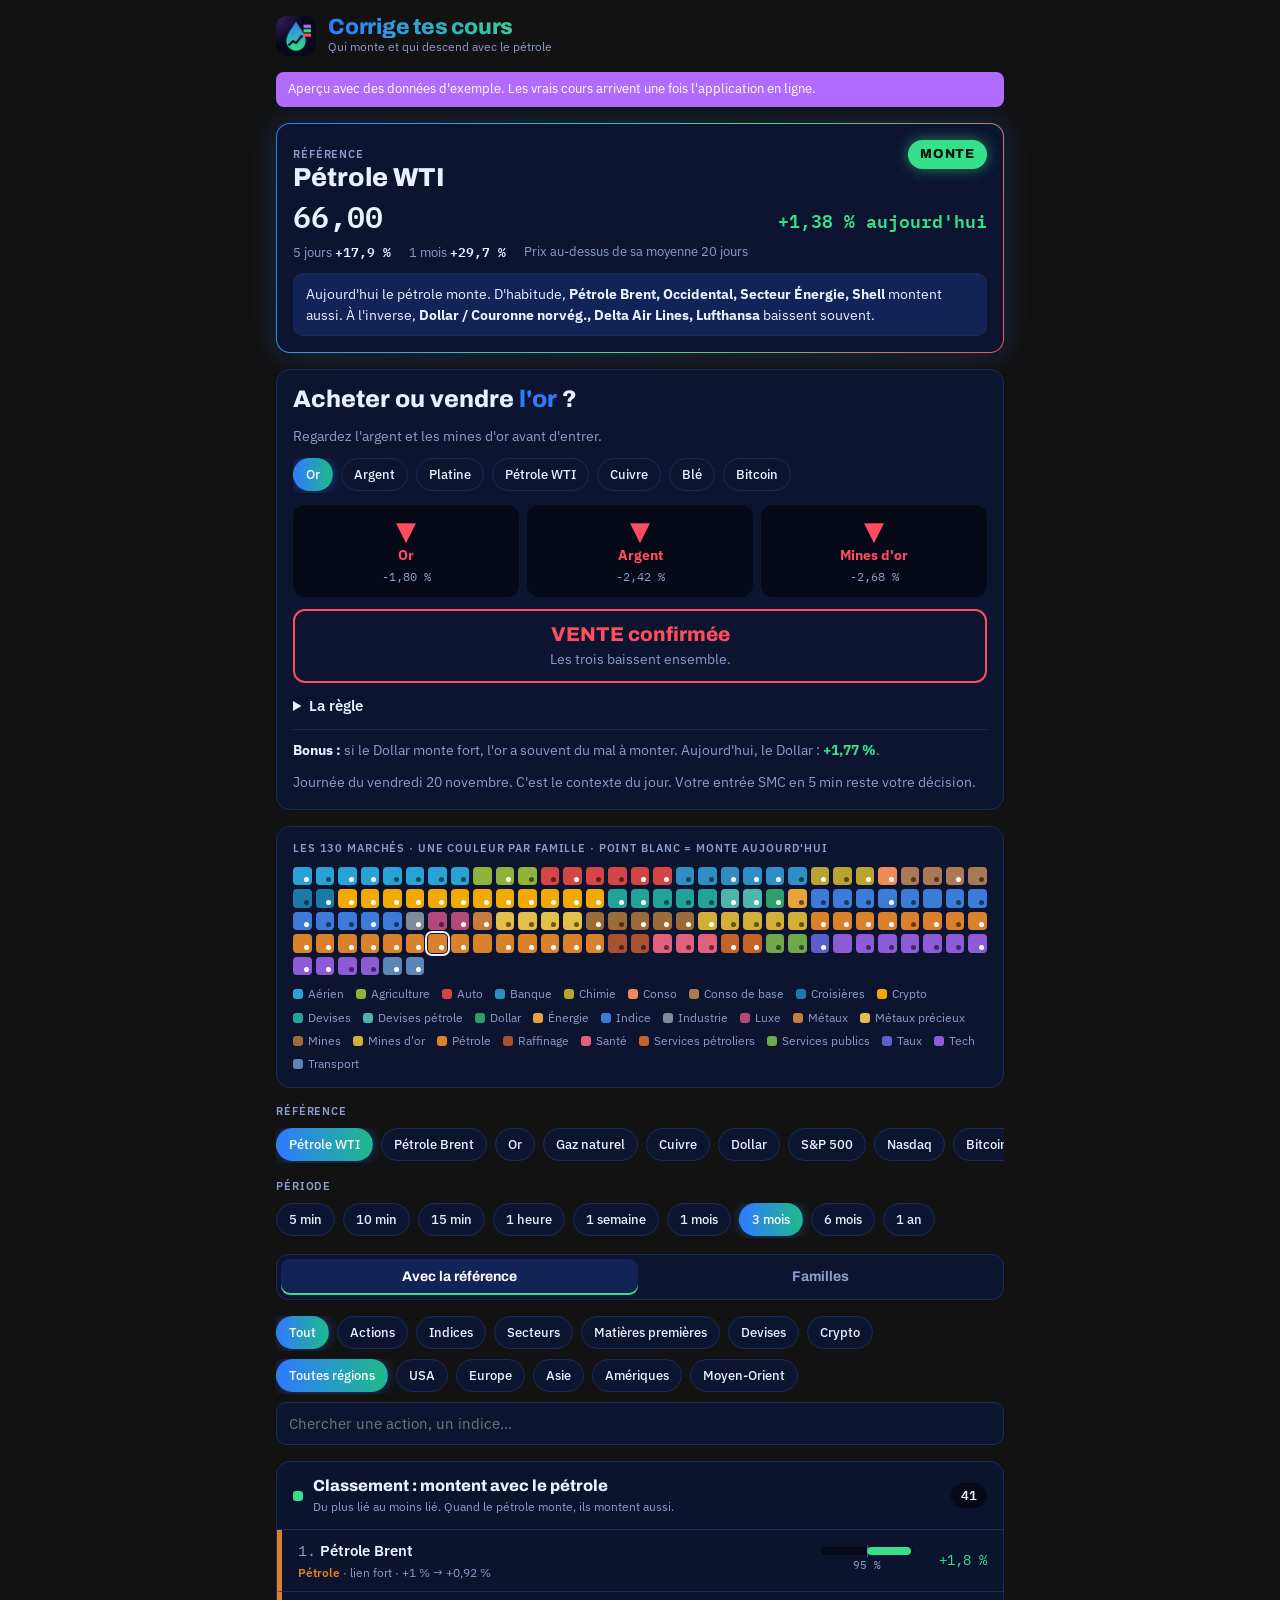
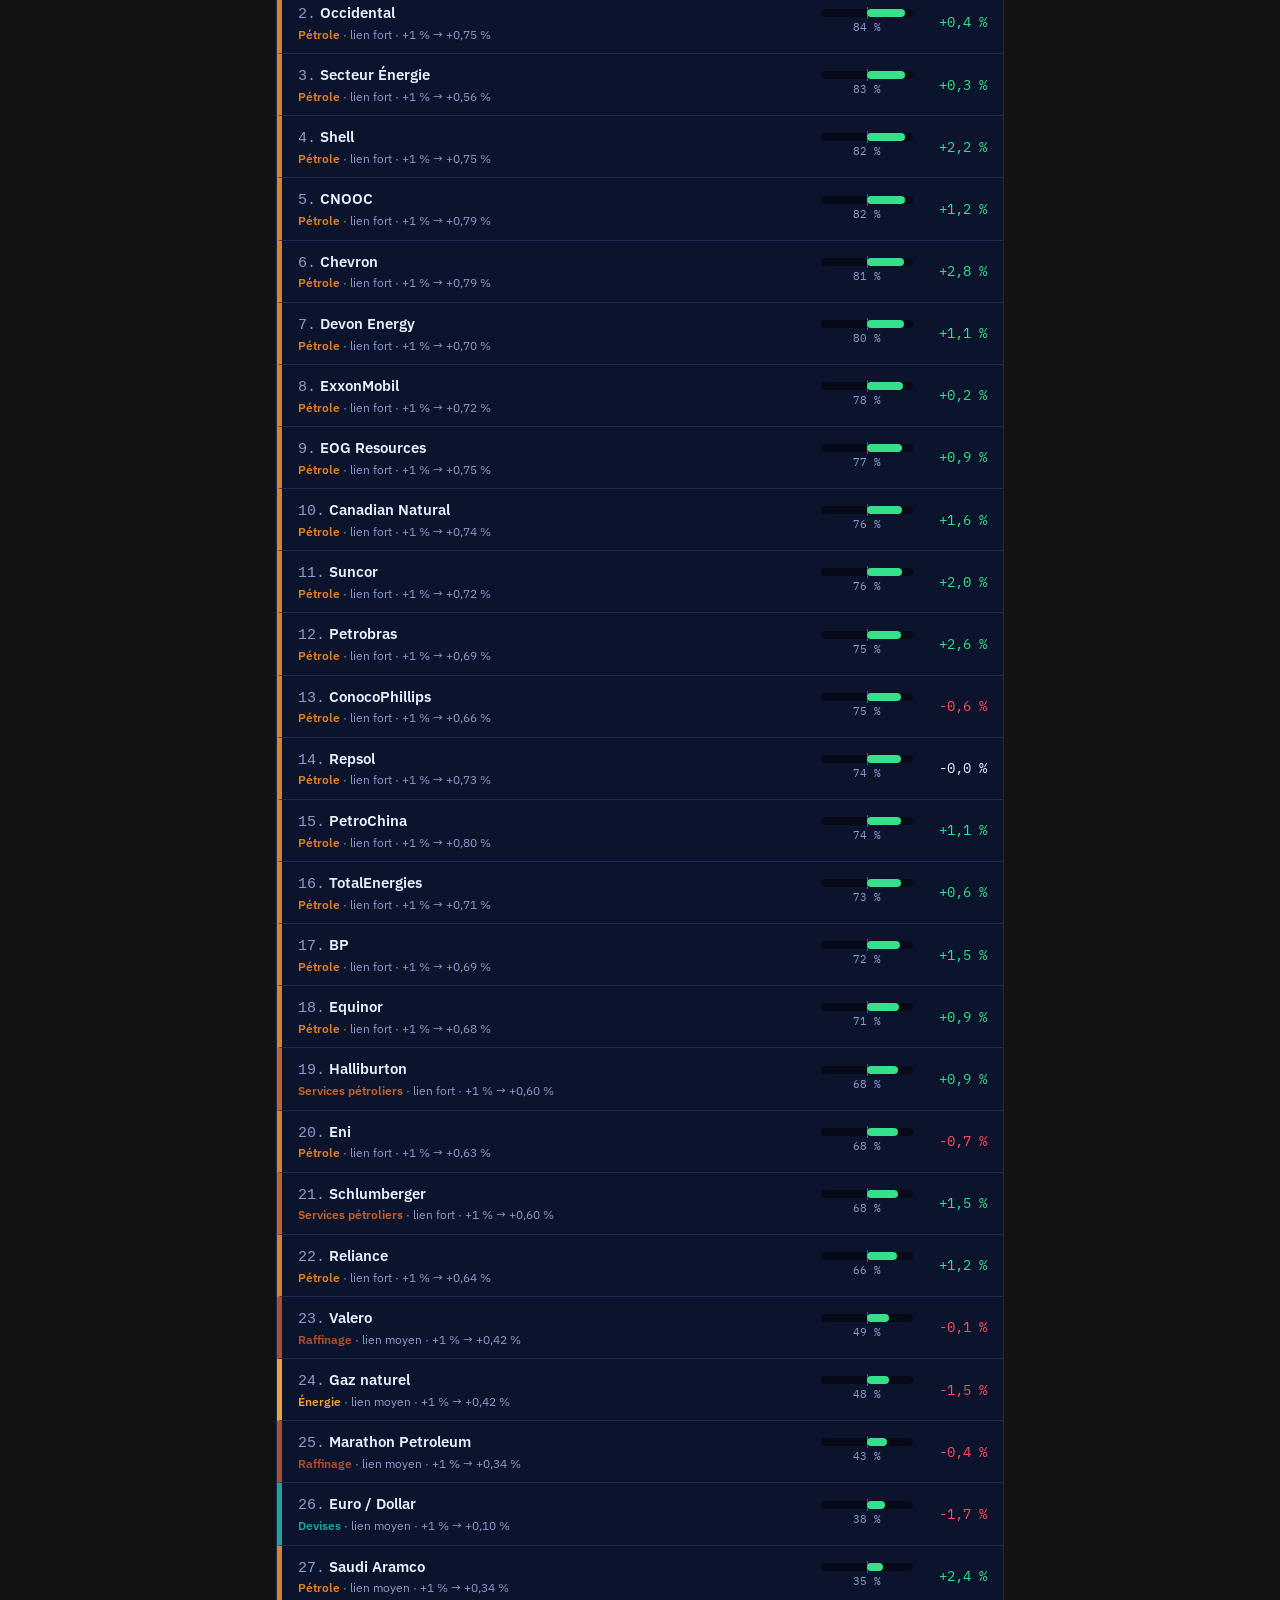
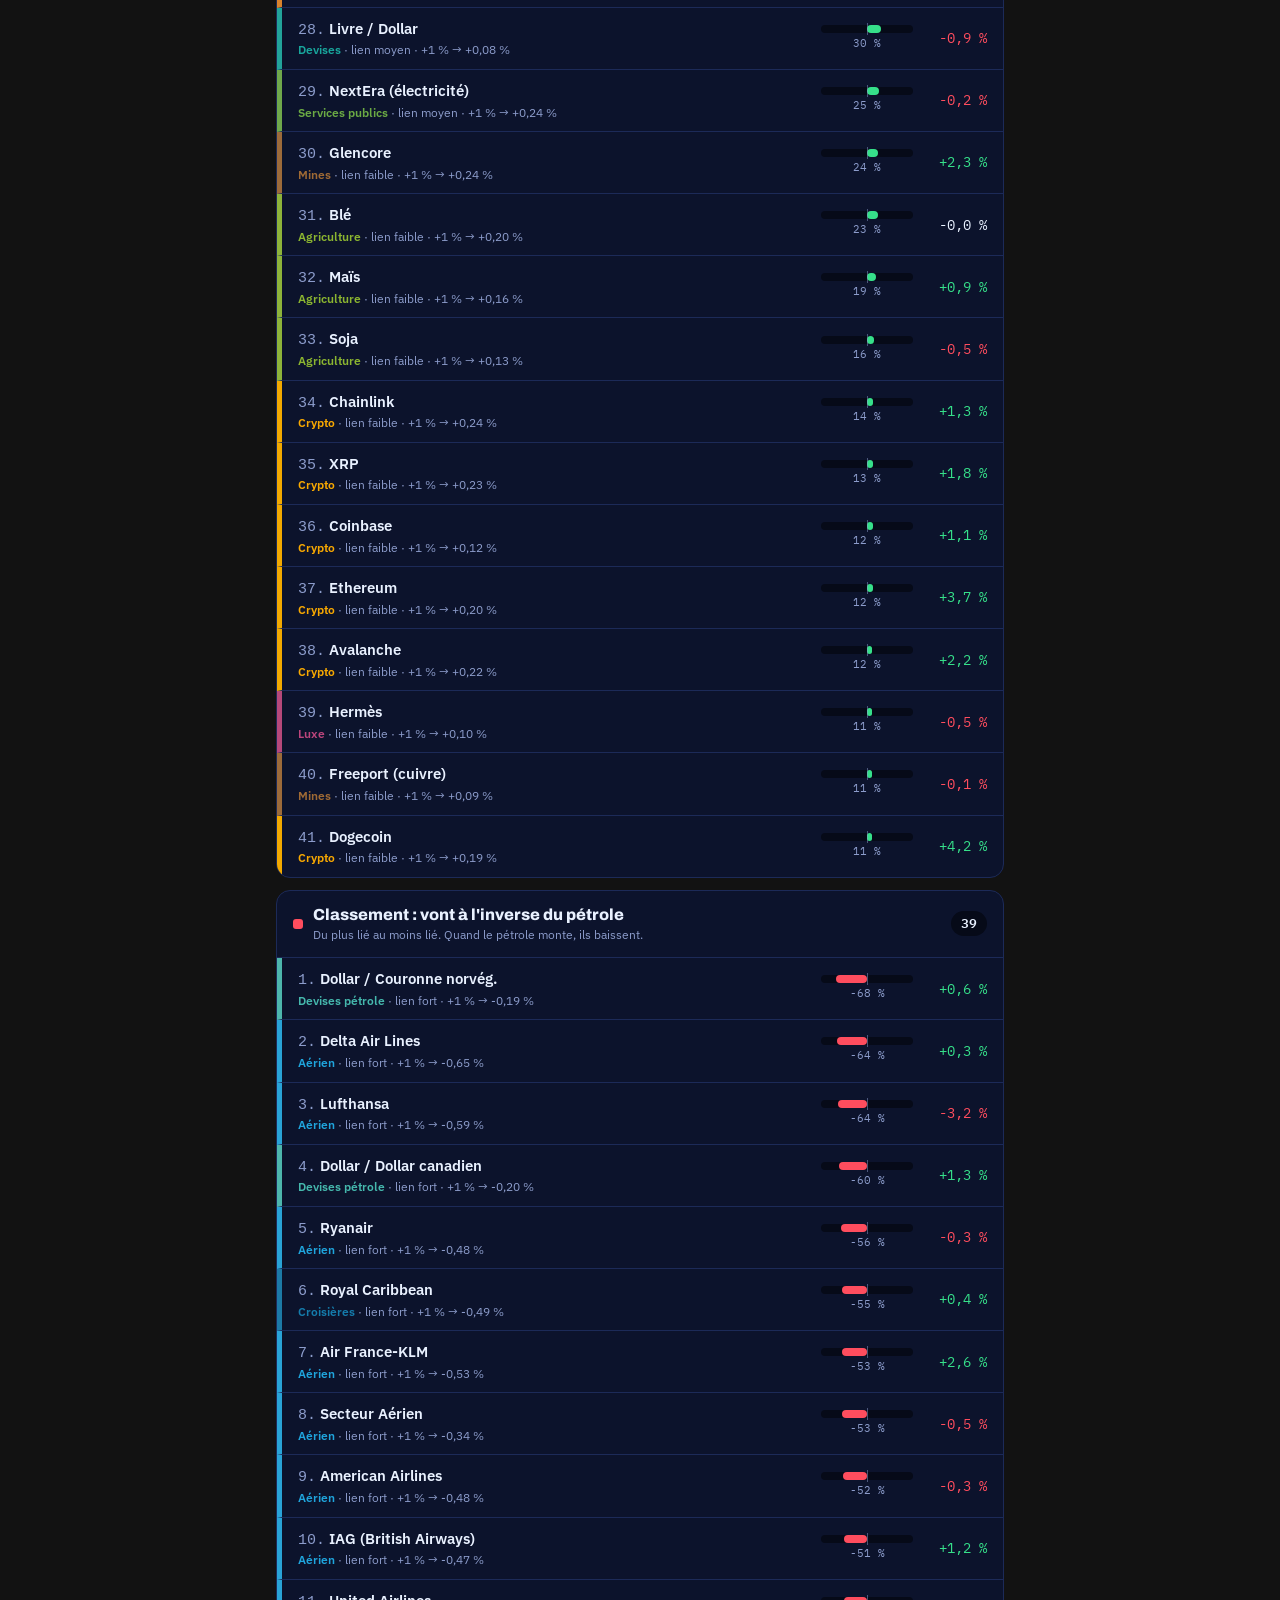
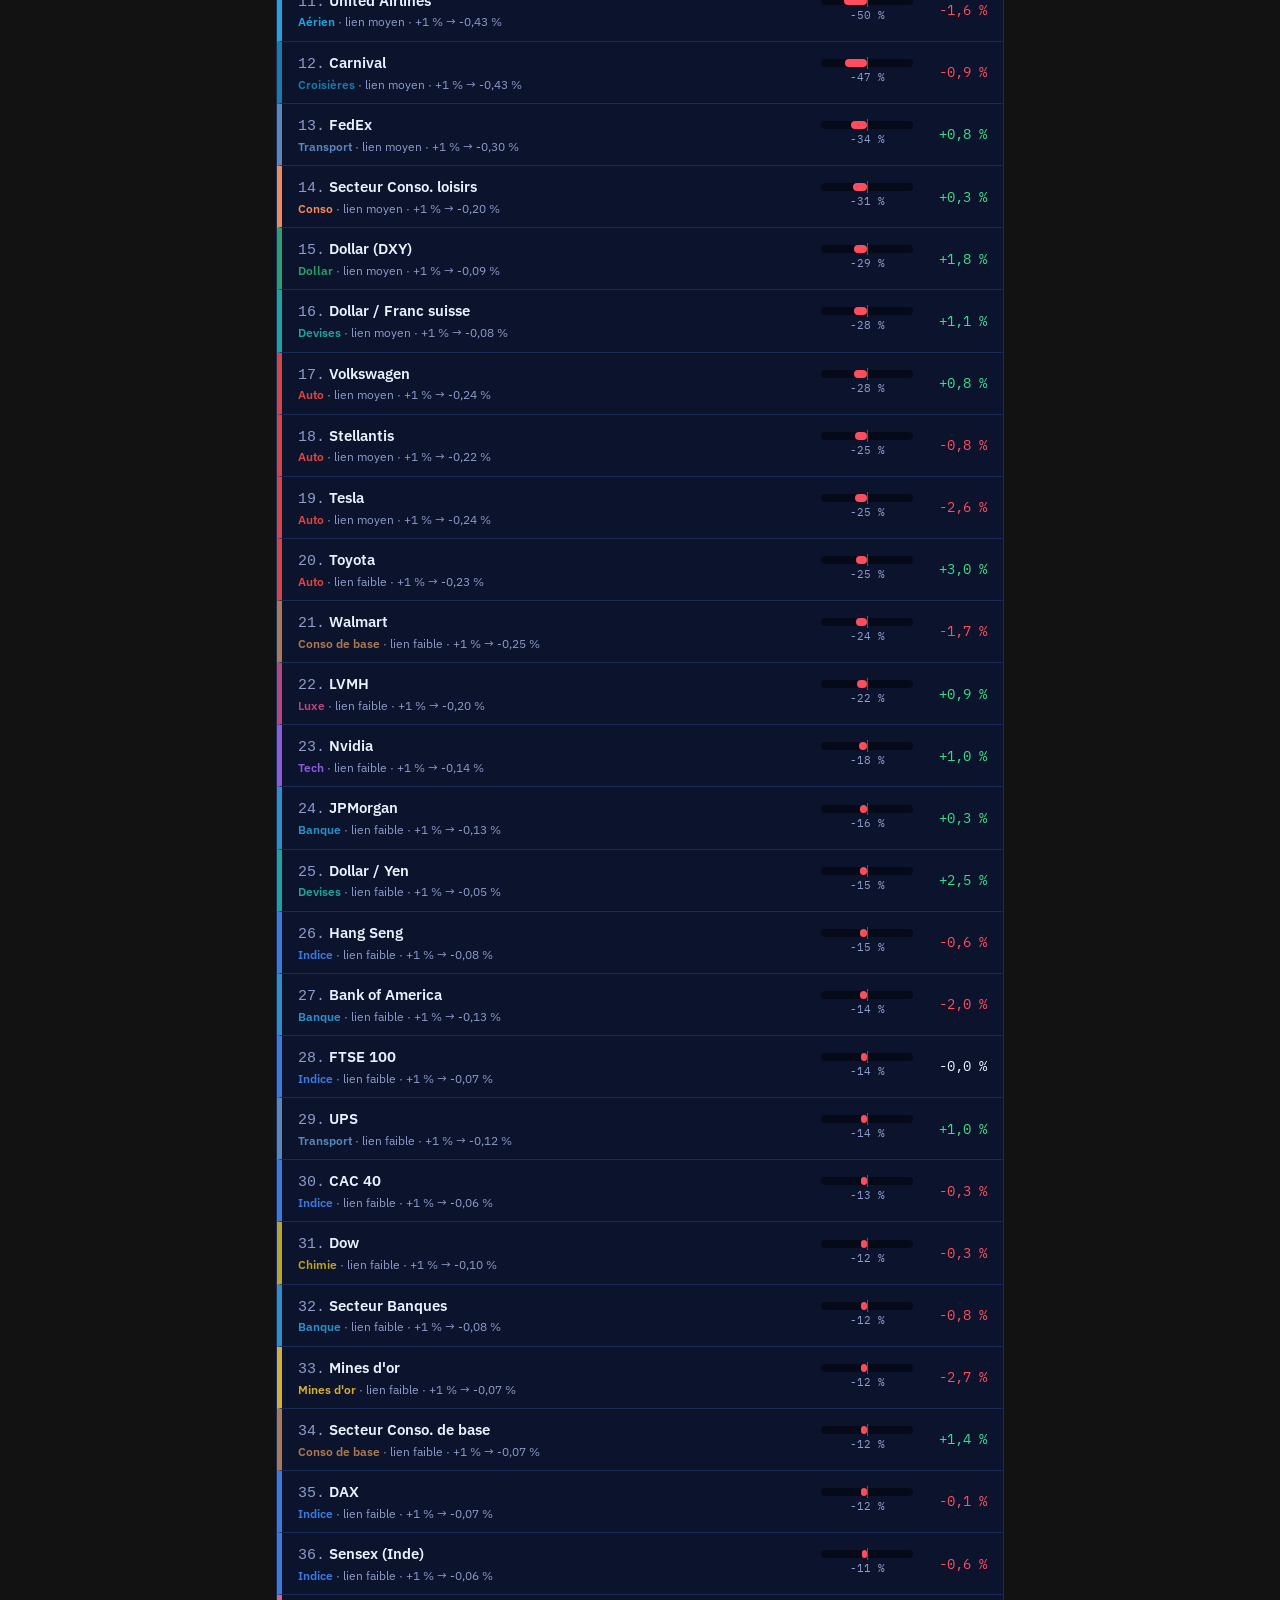
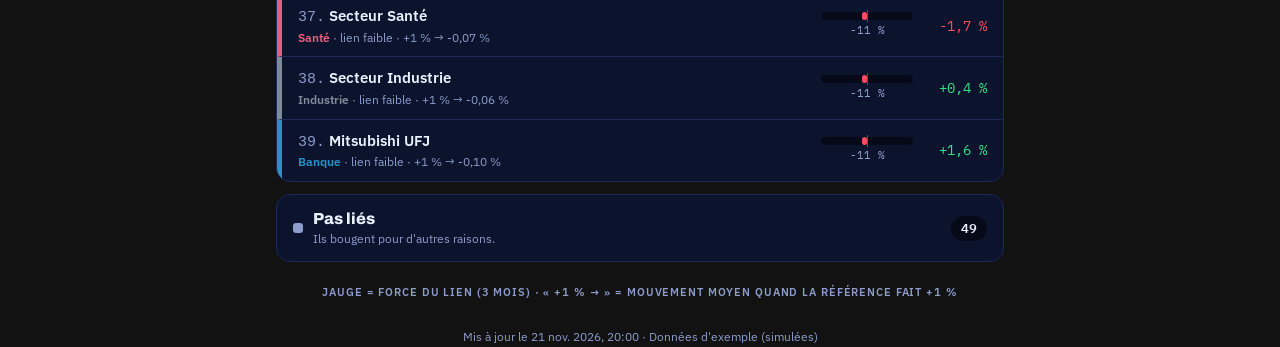
==== commit 218a700d: "Classement du plus lié au moins lié ; périodes 5 min, 10 min, 15 min, 1 heure et 1 semaine Cours cou" ====
--- a/index.html
+++ b/index.html
@@ -12,7 +12,7 @@
 <link rel="icon" href="icons/favicon-32.png">
 <link rel="apple-touch-icon" href="icons/apple-touch-icon.png">
 <link rel="preconnect" href="https://fonts.googleapis.com"><link rel="preconnect" href="https://fonts.gstatic.com" crossorigin><link rel="stylesheet" href="https://fonts.googleapis.com/css2?family=Archivo:wght@700;800&family=IBM+Plex+Mono:wght@500;600&family=IBM+Plex+Sans:wght@400;500;600&display=swap">
-<link rel="stylesheet" href="style.css?v=8">
+<link rel="stylesheet" href="style.css?v=9">
 </head>
 <body>
 <div class="wrap">
@@ -30,6 +30,6 @@
   <footer><span id="maj"></span><br>Outil d'information, pas un conseil d'investissement. Un lien passé ne garantit pas l'avenir.</footer>
 </div>
 <div id="fiche" class="fiche" hidden></div>
-<script src="app.js?v=8"></script>
+<script src="app.js?v=9"></script>
 </body>
 </html>
--- a/style.css
+++ b/style.css
@@ -152,3 +152,4 @@
 .vr-boite form{width:100%;display:flex;flex-direction:column;gap:14px}
 .vr-boite .vr-lien{background:transparent;color:var(--muted);font:500 15px/1 var(--f-body);padding:8px}
 .vr-boite .vr-bio{background:var(--up);color:#062}
+.item .rang{color:var(--muted);font-family:var(--f-num);font-weight:500}
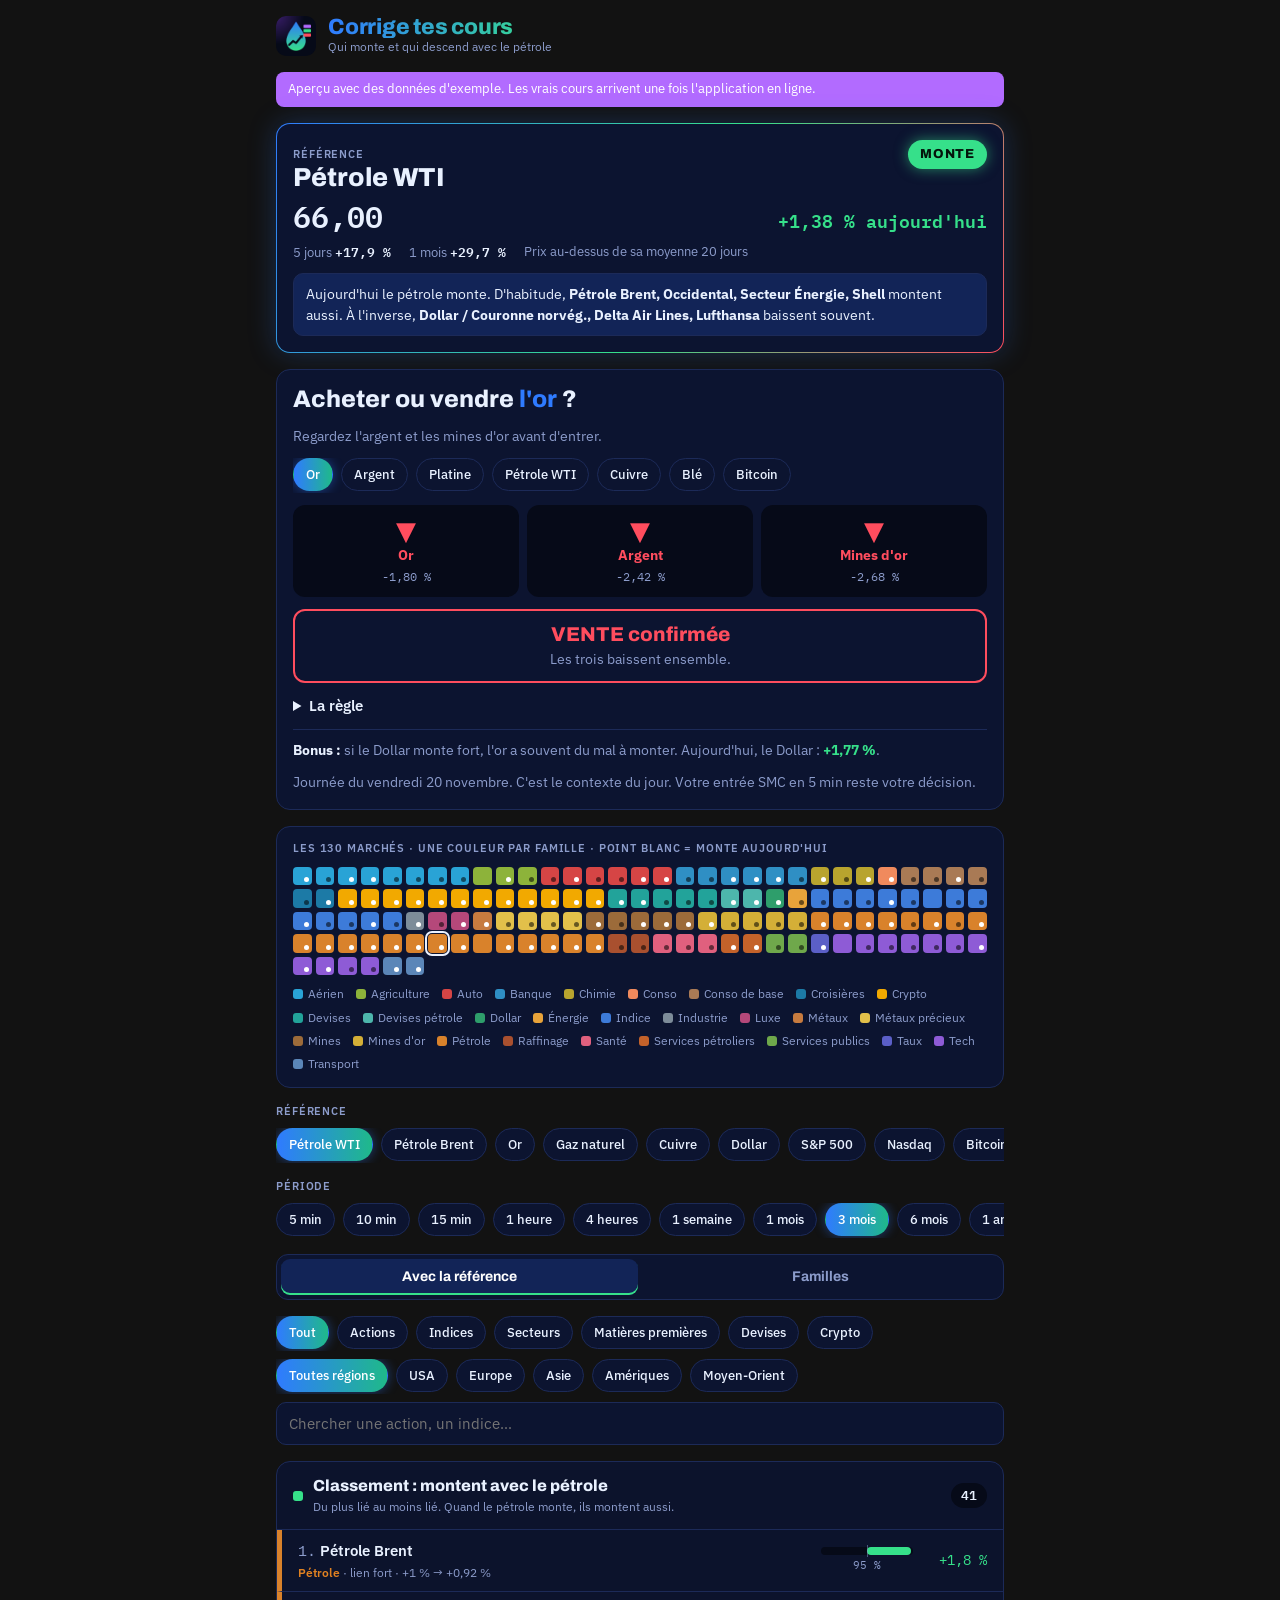
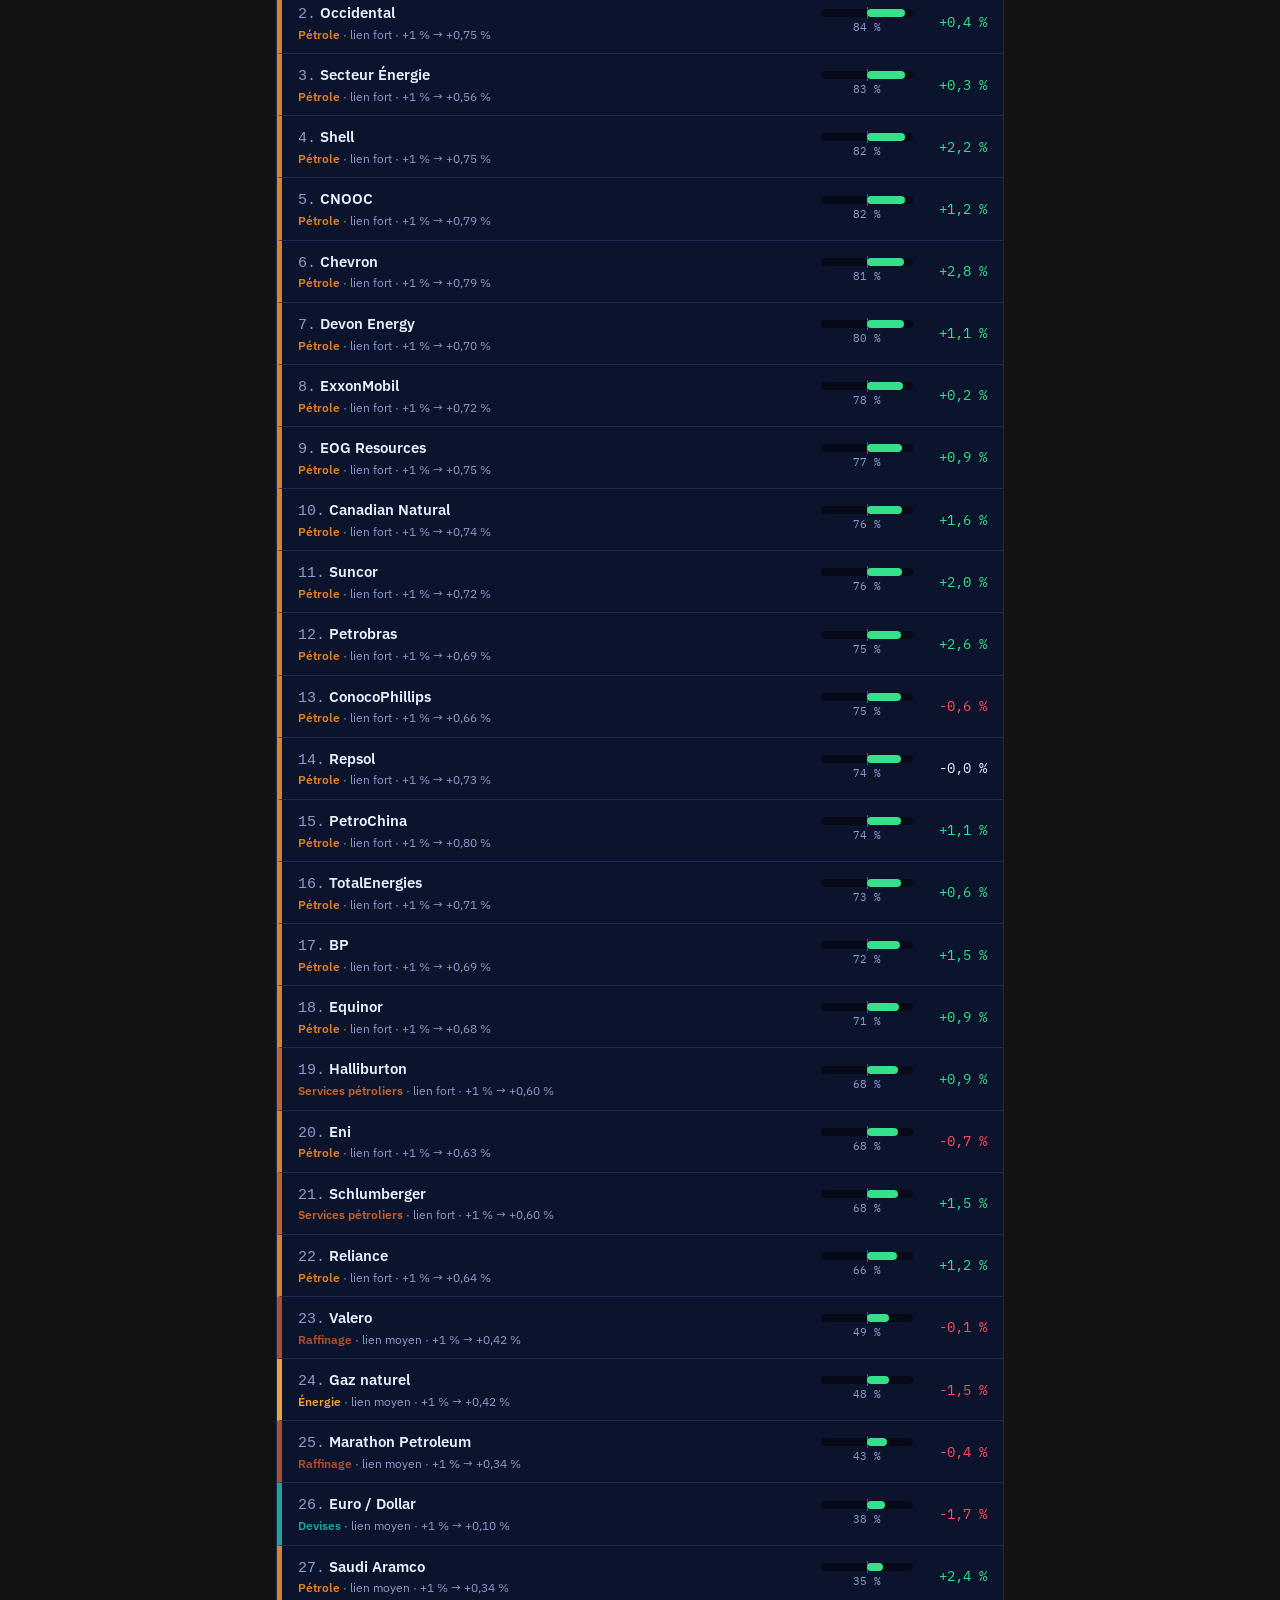
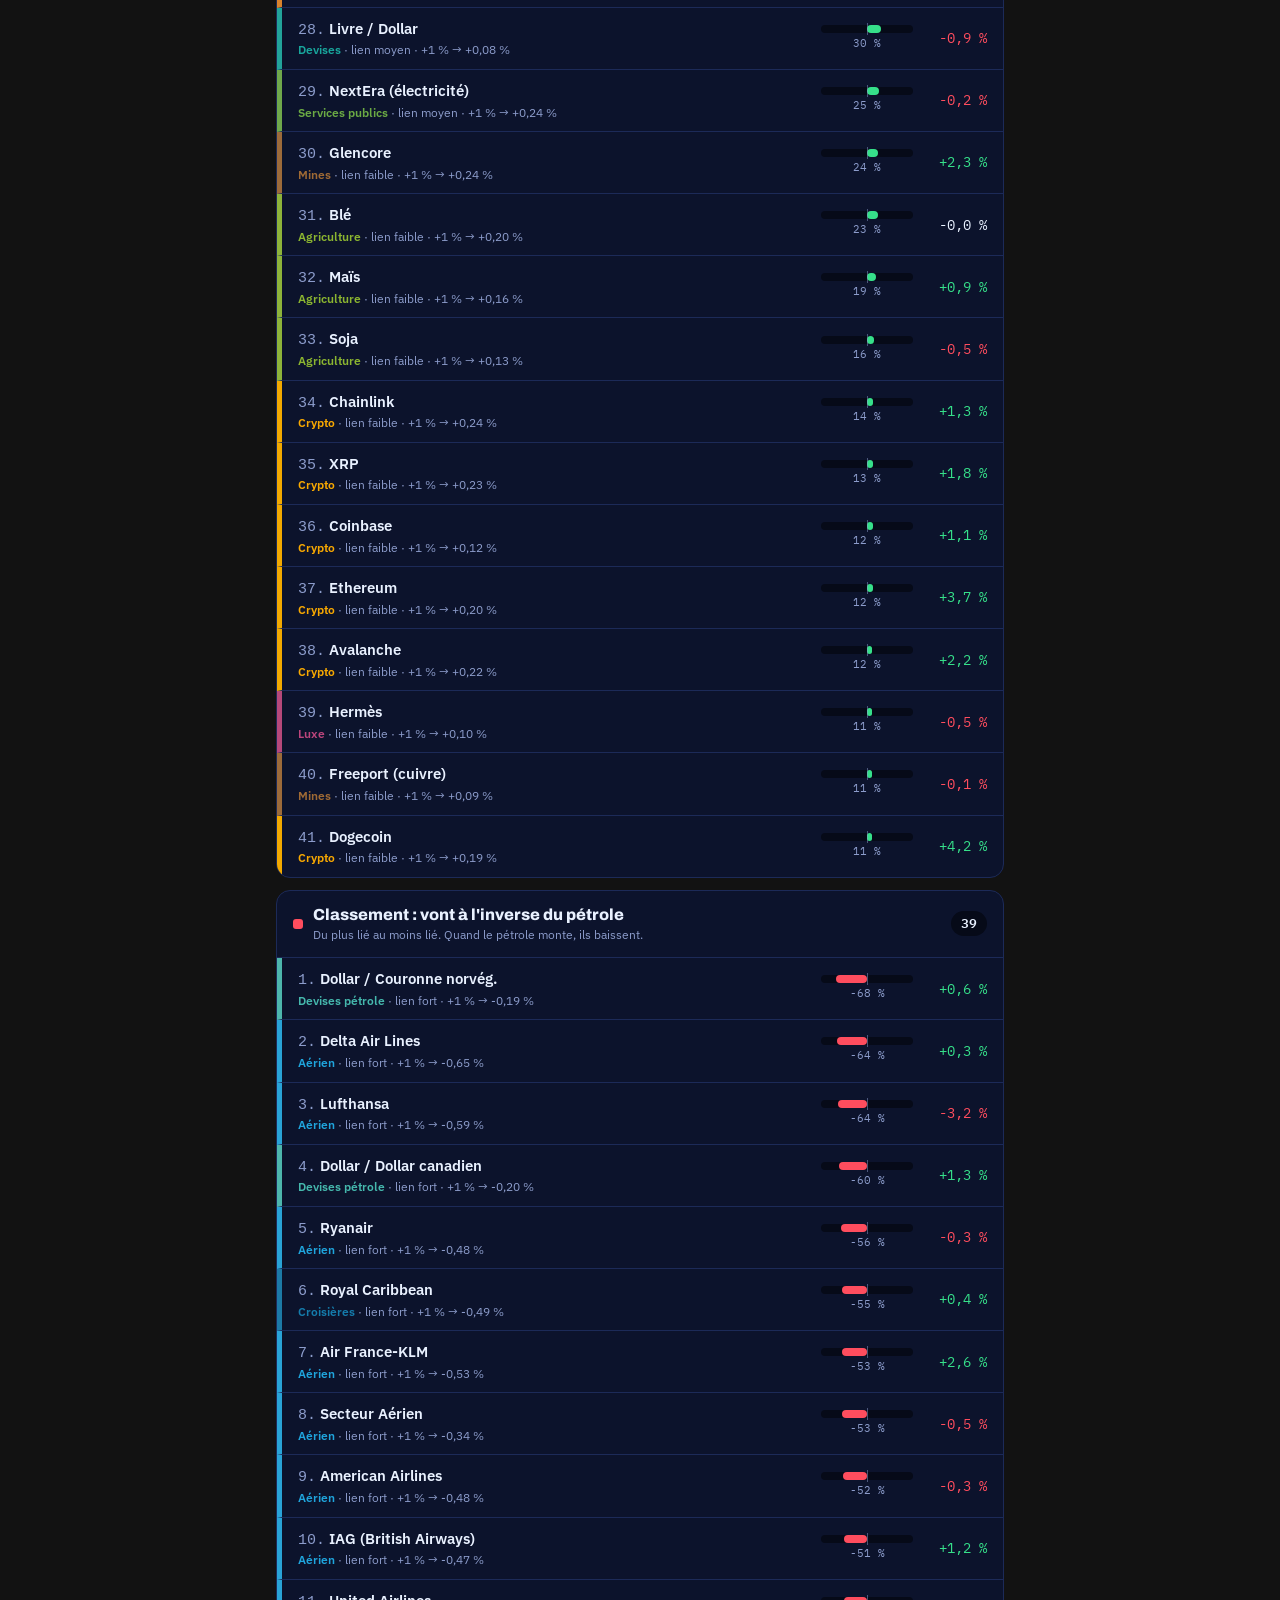
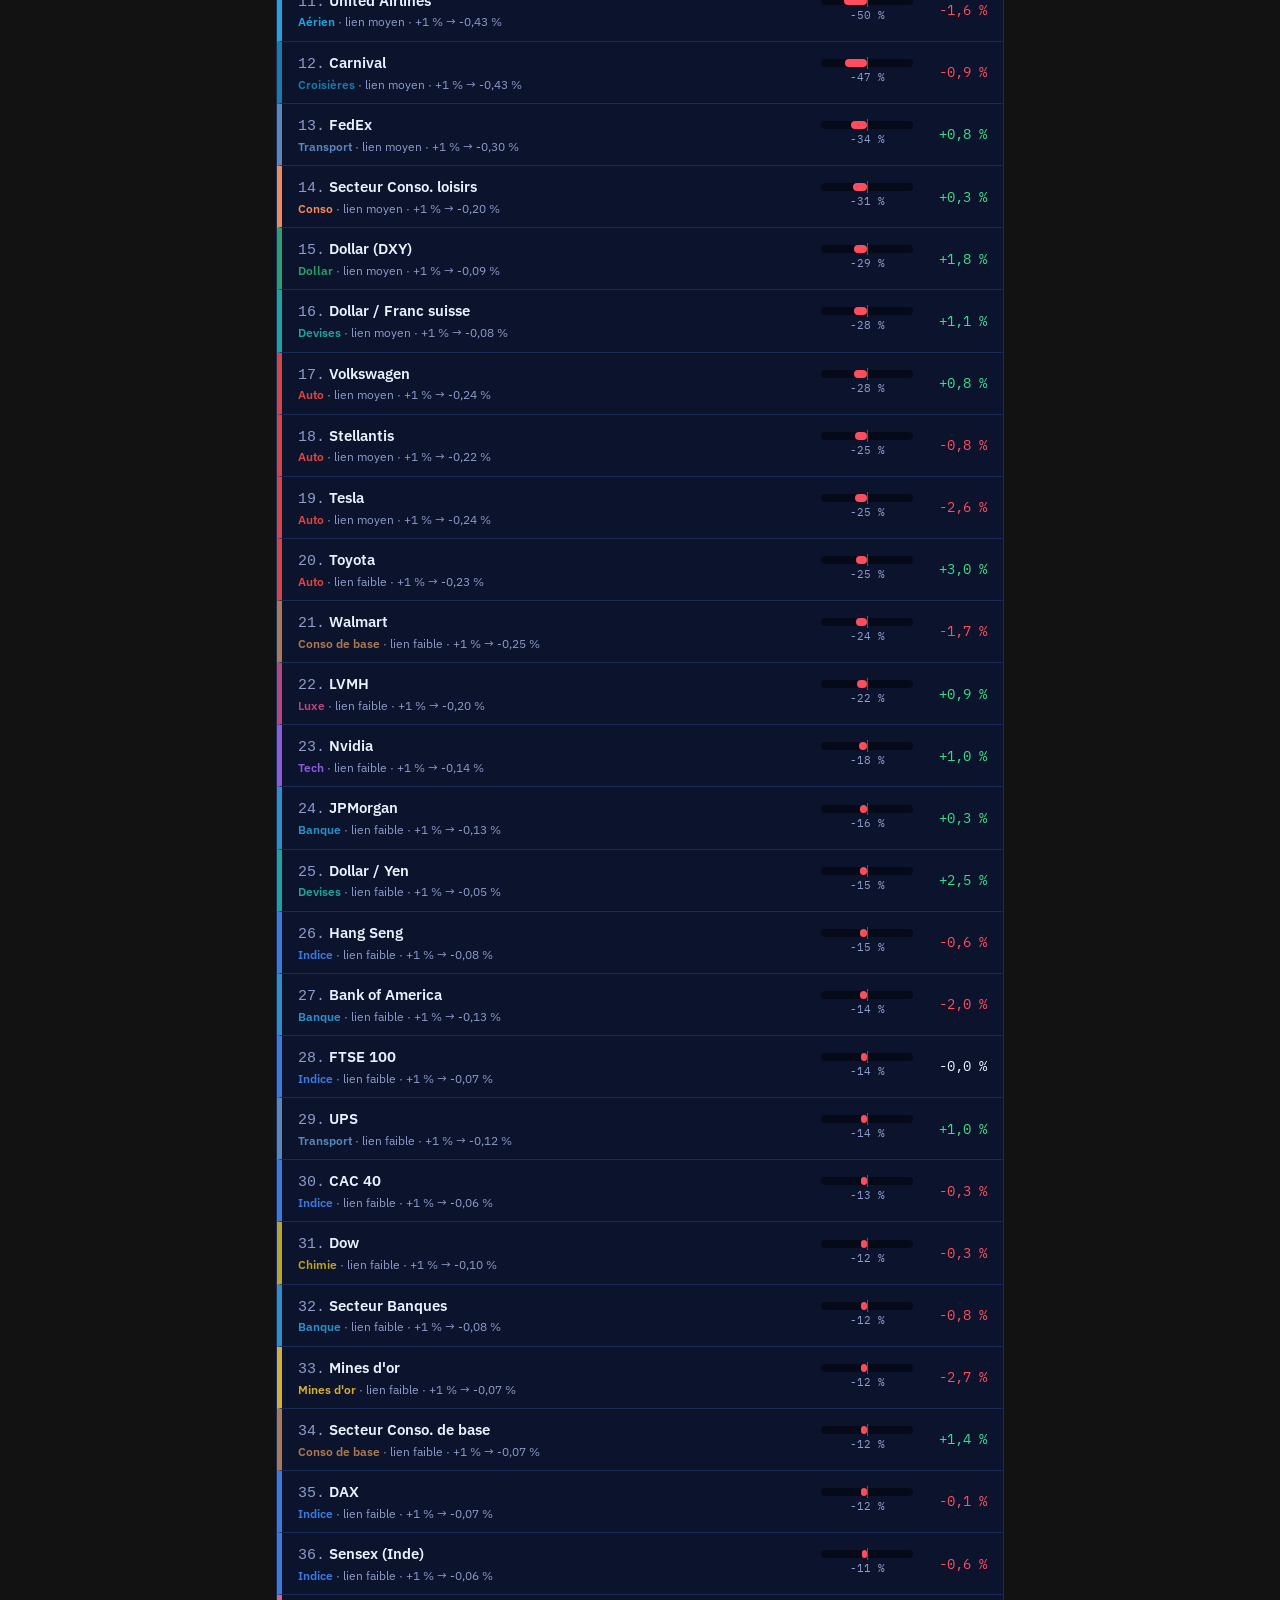
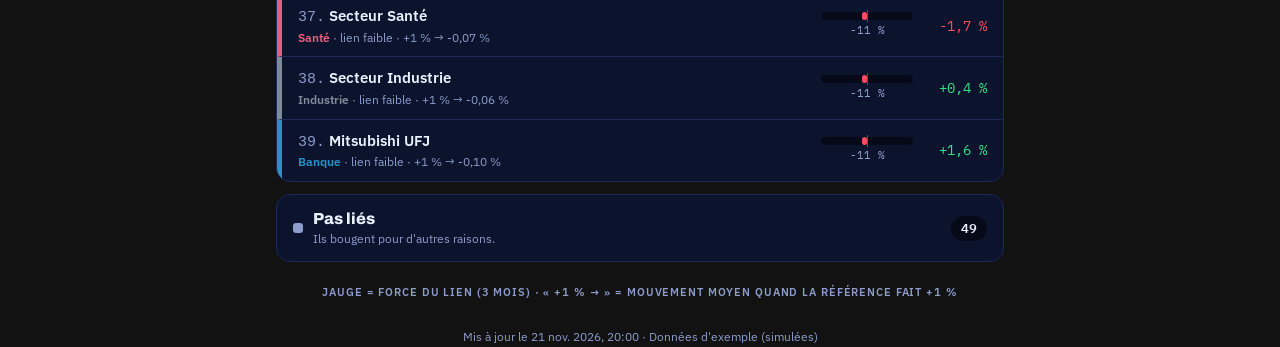
==== commit 298c28e6: "Période 4 heures ajoutée Co-Authored-By: Claude Opus 5.5 <noreply@anthropic.com> Claude-Session: htt" ====
--- a/index.html
+++ b/index.html
@@ -12,7 +12,7 @@
 <link rel="icon" href="icons/favicon-32.png">
 <link rel="apple-touch-icon" href="icons/apple-touch-icon.png">
 <link rel="preconnect" href="https://fonts.googleapis.com"><link rel="preconnect" href="https://fonts.gstatic.com" crossorigin><link rel="stylesheet" href="https://fonts.googleapis.com/css2?family=Archivo:wght@700;800&family=IBM+Plex+Mono:wght@500;600&family=IBM+Plex+Sans:wght@400;500;600&display=swap">
-<link rel="stylesheet" href="style.css?v=9">
+<link rel="stylesheet" href="style.css?v=11">
 </head>
 <body>
 <div class="wrap">
@@ -30,6 +30,6 @@
   <footer><span id="maj"></span><br>Outil d'information, pas un conseil d'investissement. Un lien passé ne garantit pas l'avenir.</footer>
 </div>
 <div id="fiche" class="fiche" hidden></div>
-<script src="app.js?v=9"></script>
+<script src="app.js?v=11"></script>
 </body>
 </html>
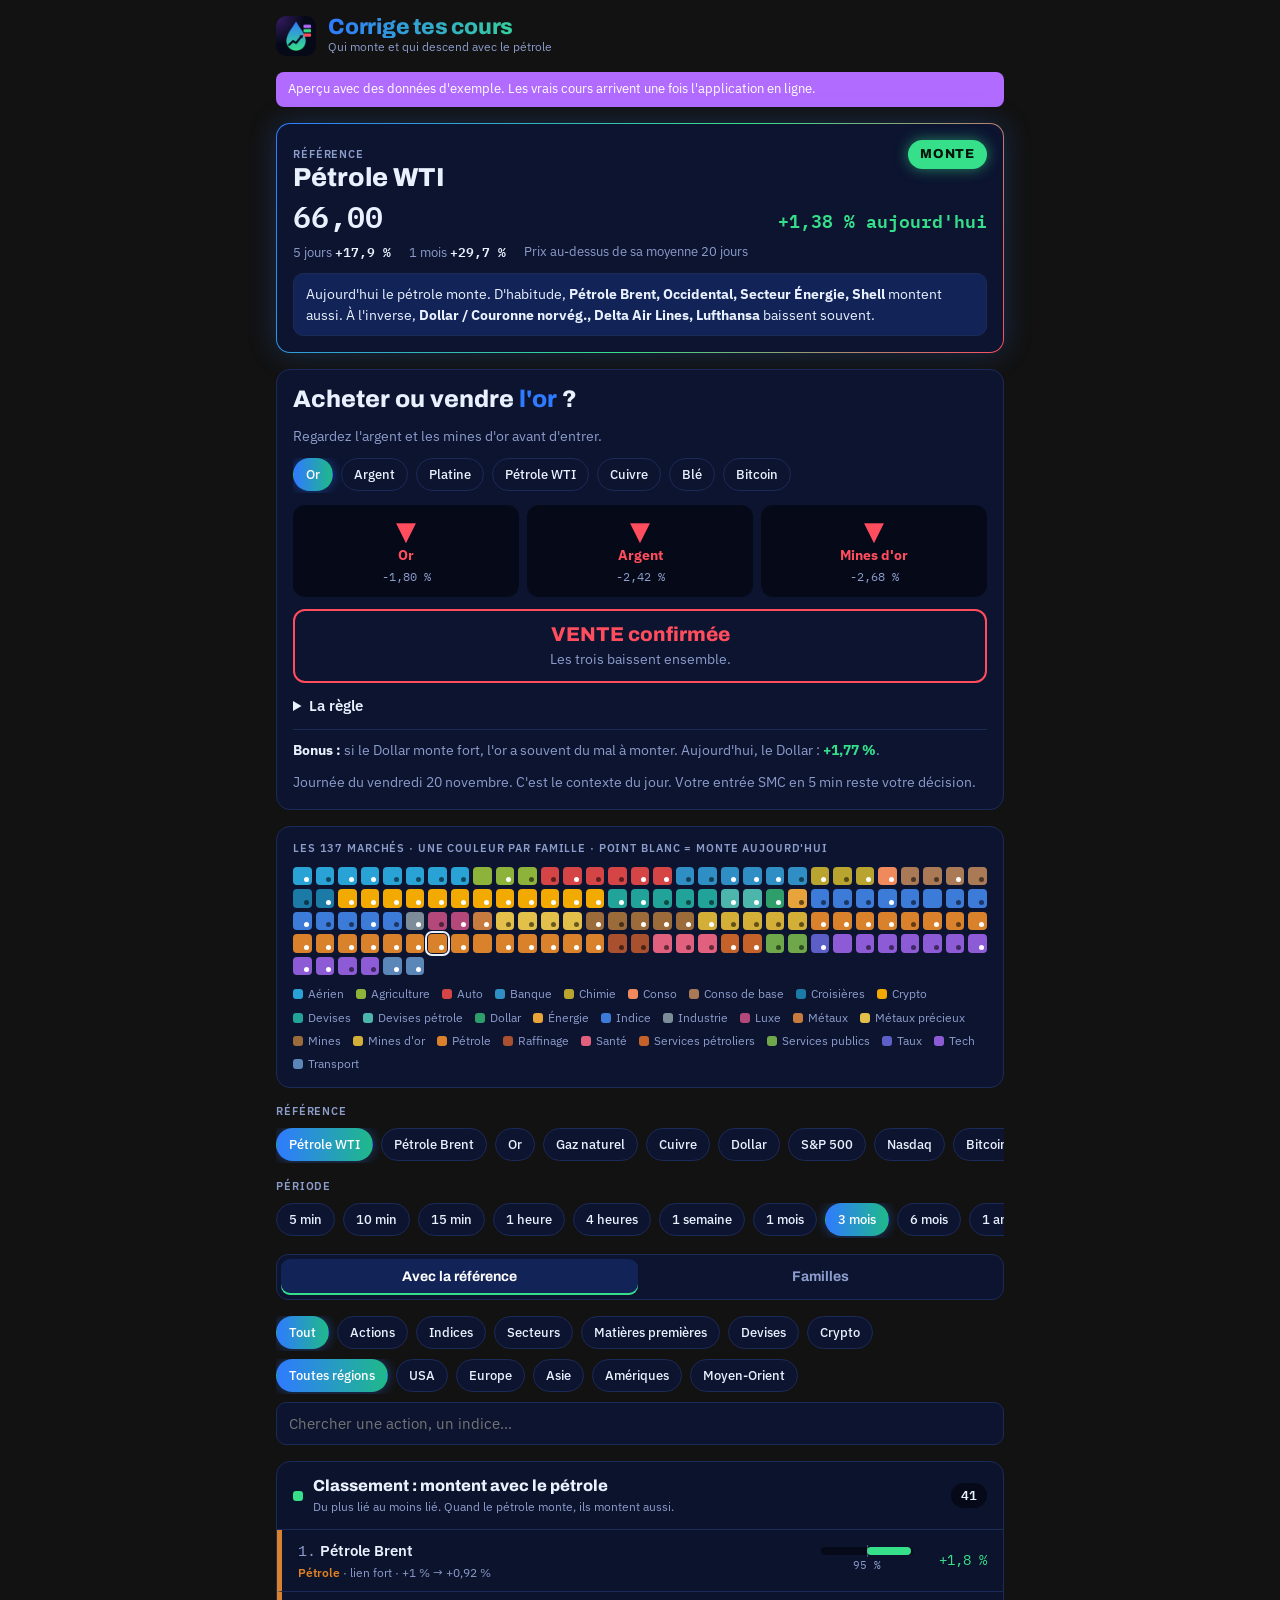
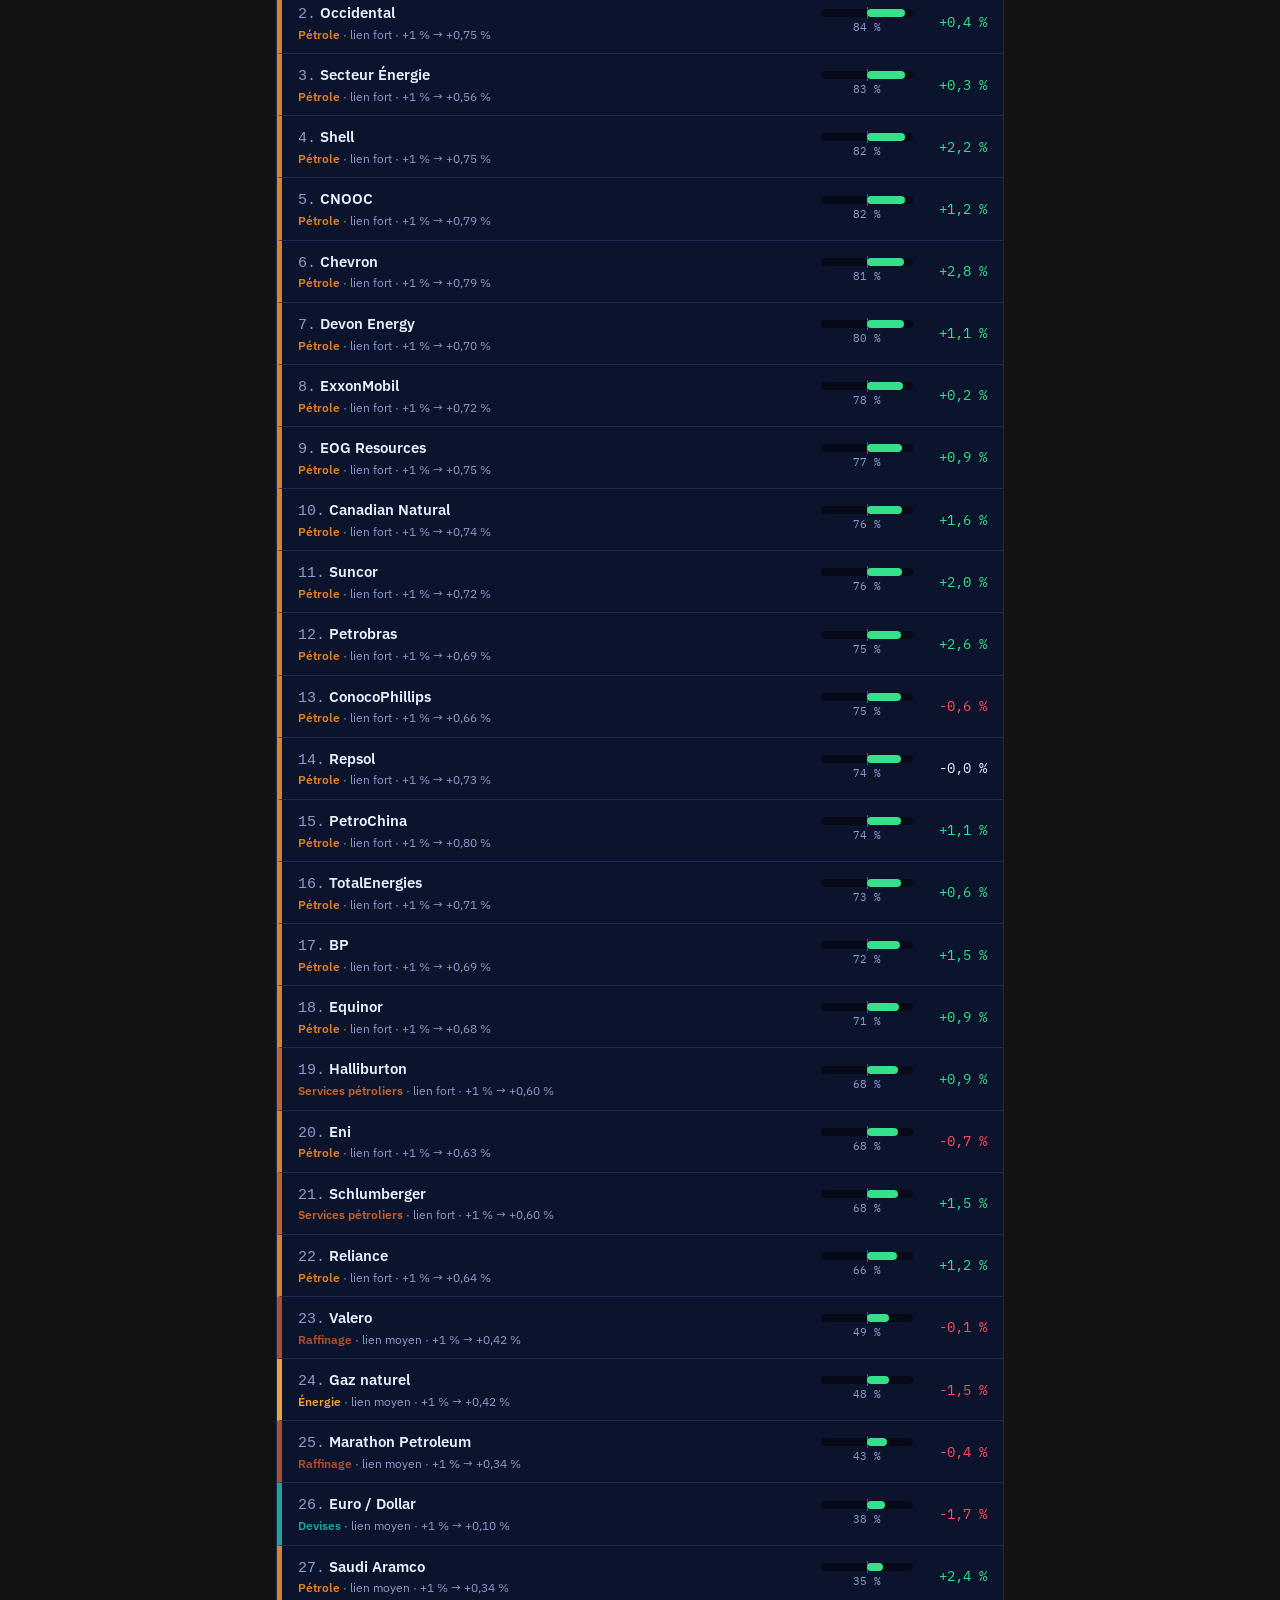
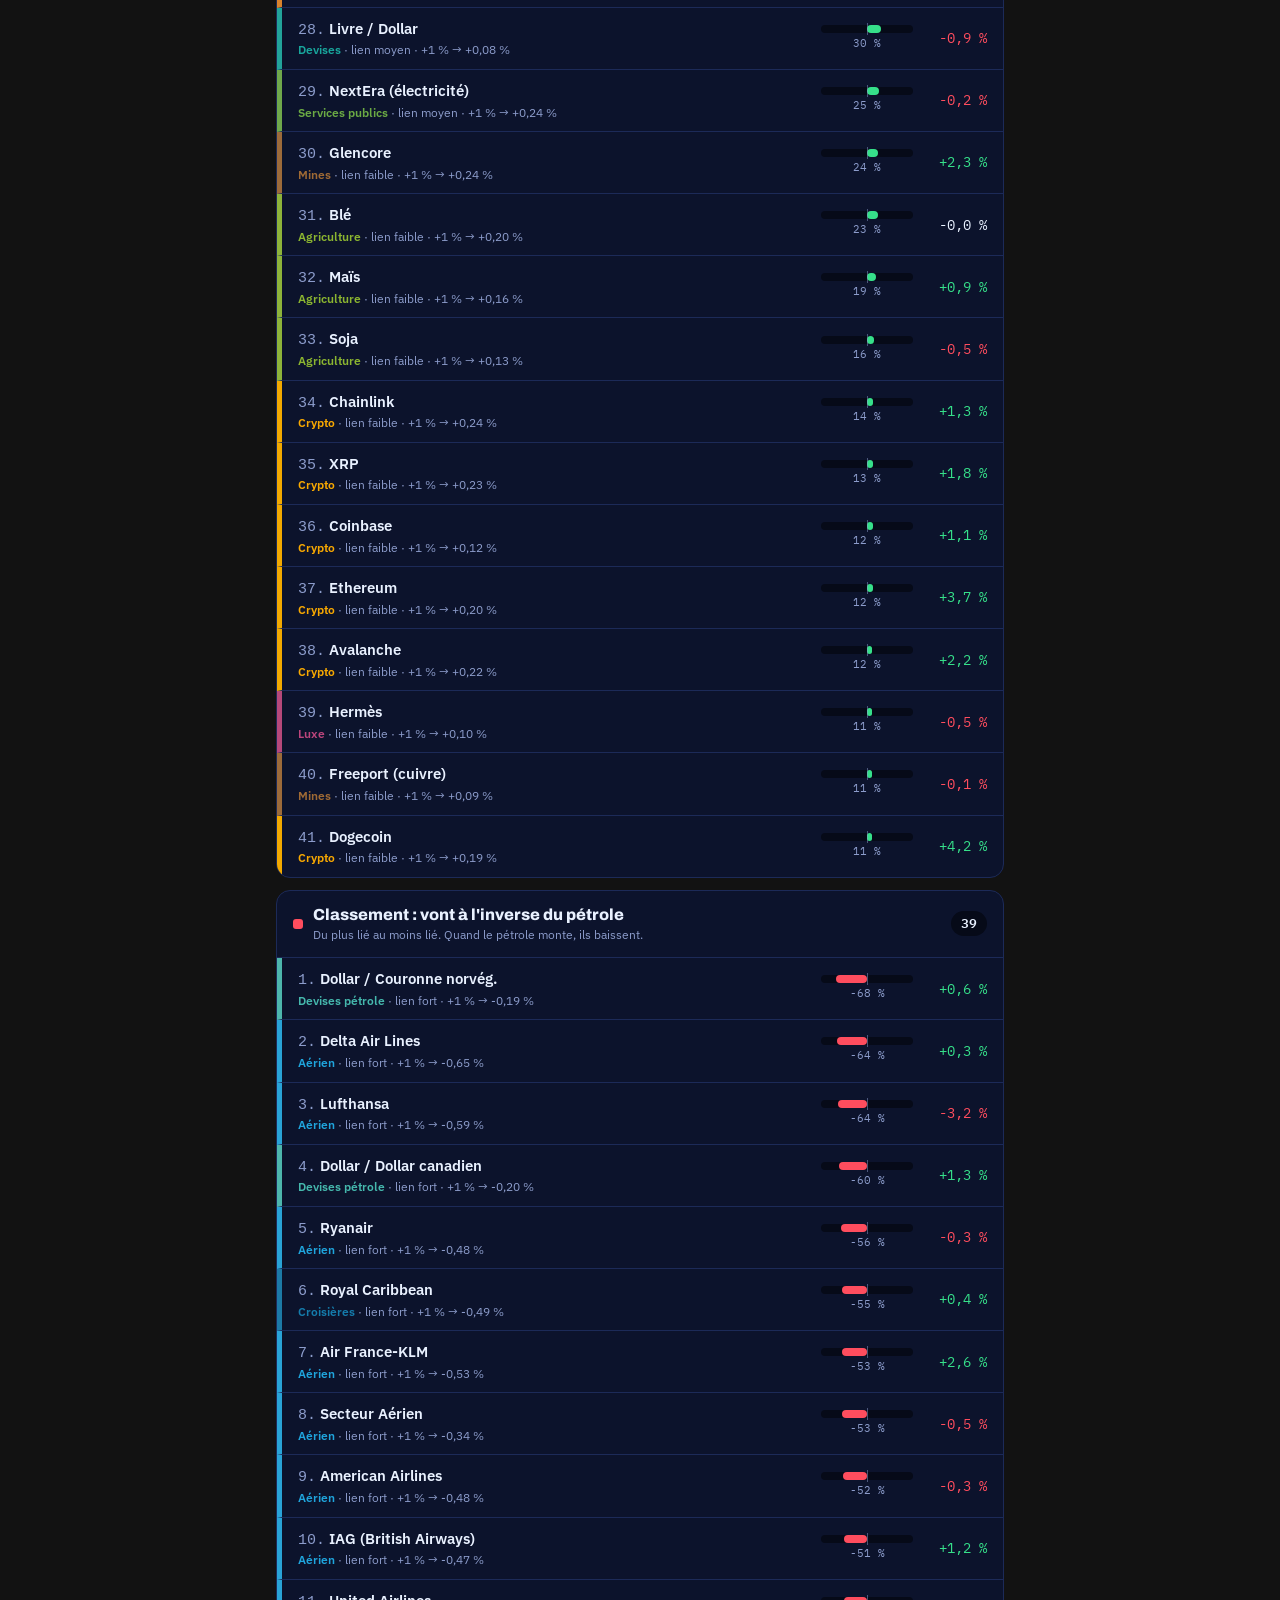
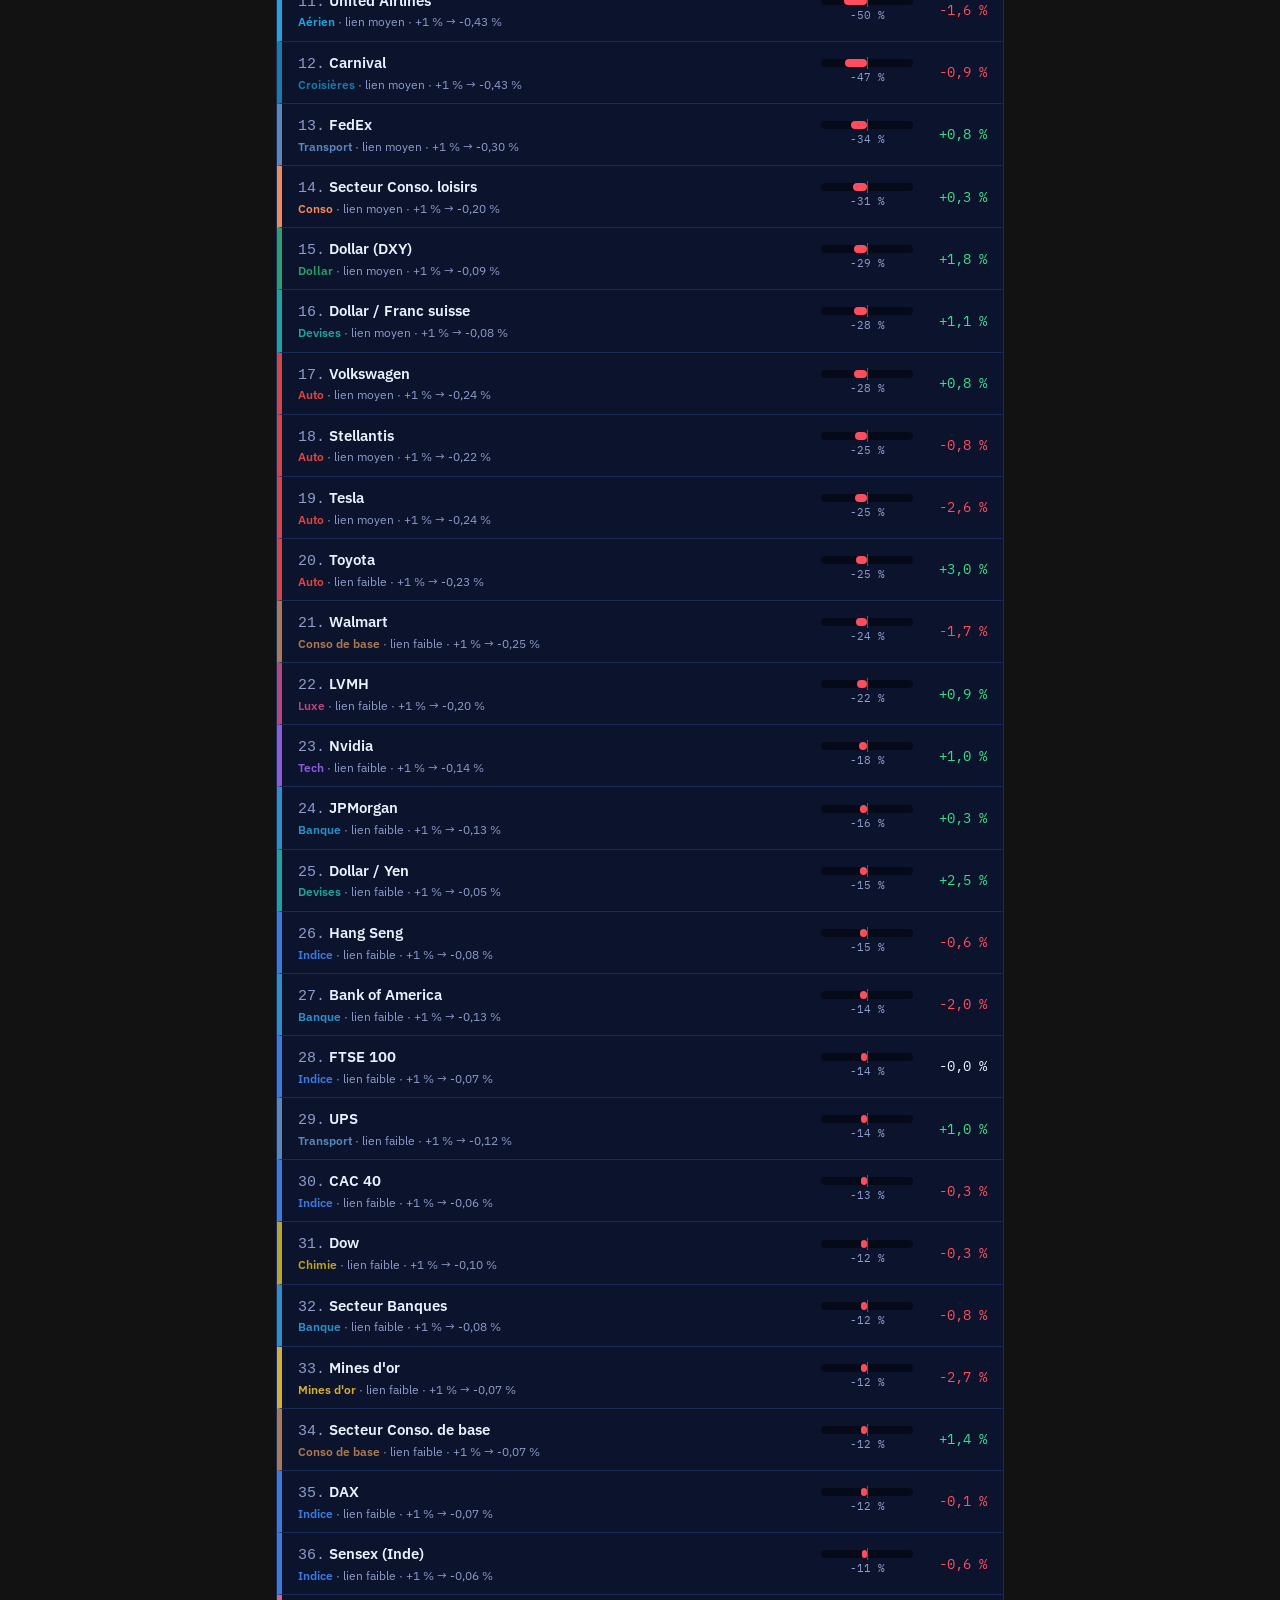
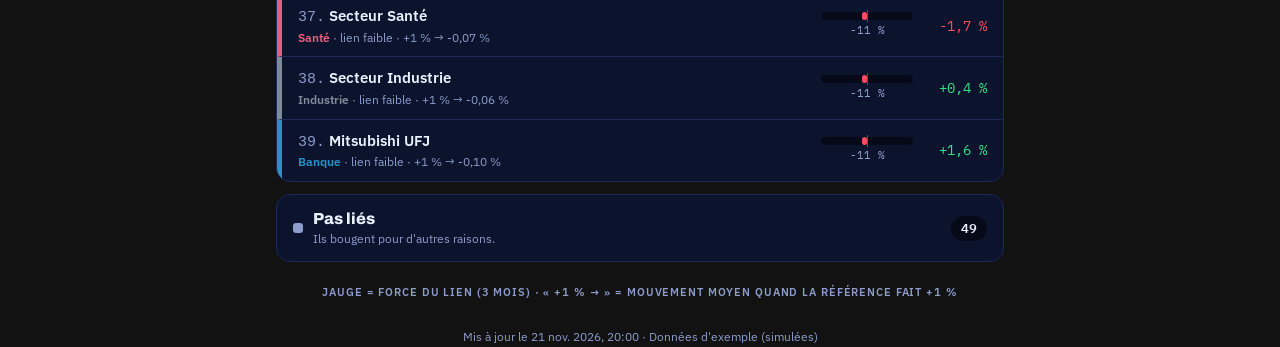
==== commit 376ba9bd: "Forex (12 paires), GER40 et TecDAX ; GER40 et TecDAX en référence Co-Authored-By: Claude Opus 5.5 <n" ====
--- a/index.html
+++ b/index.html
@@ -20,7 +20,7 @@
   <div id="demo" class="demo" hidden>Aperçu avec des données d'exemple. Les vrais cours arrivent une fois l'application en ligne.</div>
   <section id="moteur" class="moteur" aria-live="polite"><p class="vide">Chargement des cours…</p></section>
   <section id="confirmation" class="confirmation" aria-live="polite"></section>
-  <section class="mosaique-bloc"><div class="label">Les 130 marchés · une couleur par famille · point blanc = monte aujourd'hui</div><div id="mosaique"></div><div id="legende-couleurs"></div></section>
+  <section class="mosaique-bloc"><div class="label">Les 137 marchés · une couleur par famille · point blanc = monte aujourd'hui</div><div id="mosaique"></div><div id="legende-couleurs"></div></section>
   <div class="ctrl"><div class="label">Référence</div><div class="chips" id="c-drv"></div></div>
   <div class="ctrl"><div class="label">Période</div><div class="chips" id="c-win"></div></div>
   <div class="tabs" role="tablist"><button class="tab" role="tab" data-tab="groupes">Avec la référence</button><button class="tab" role="tab" data-tab="familles">Familles</button></div>
